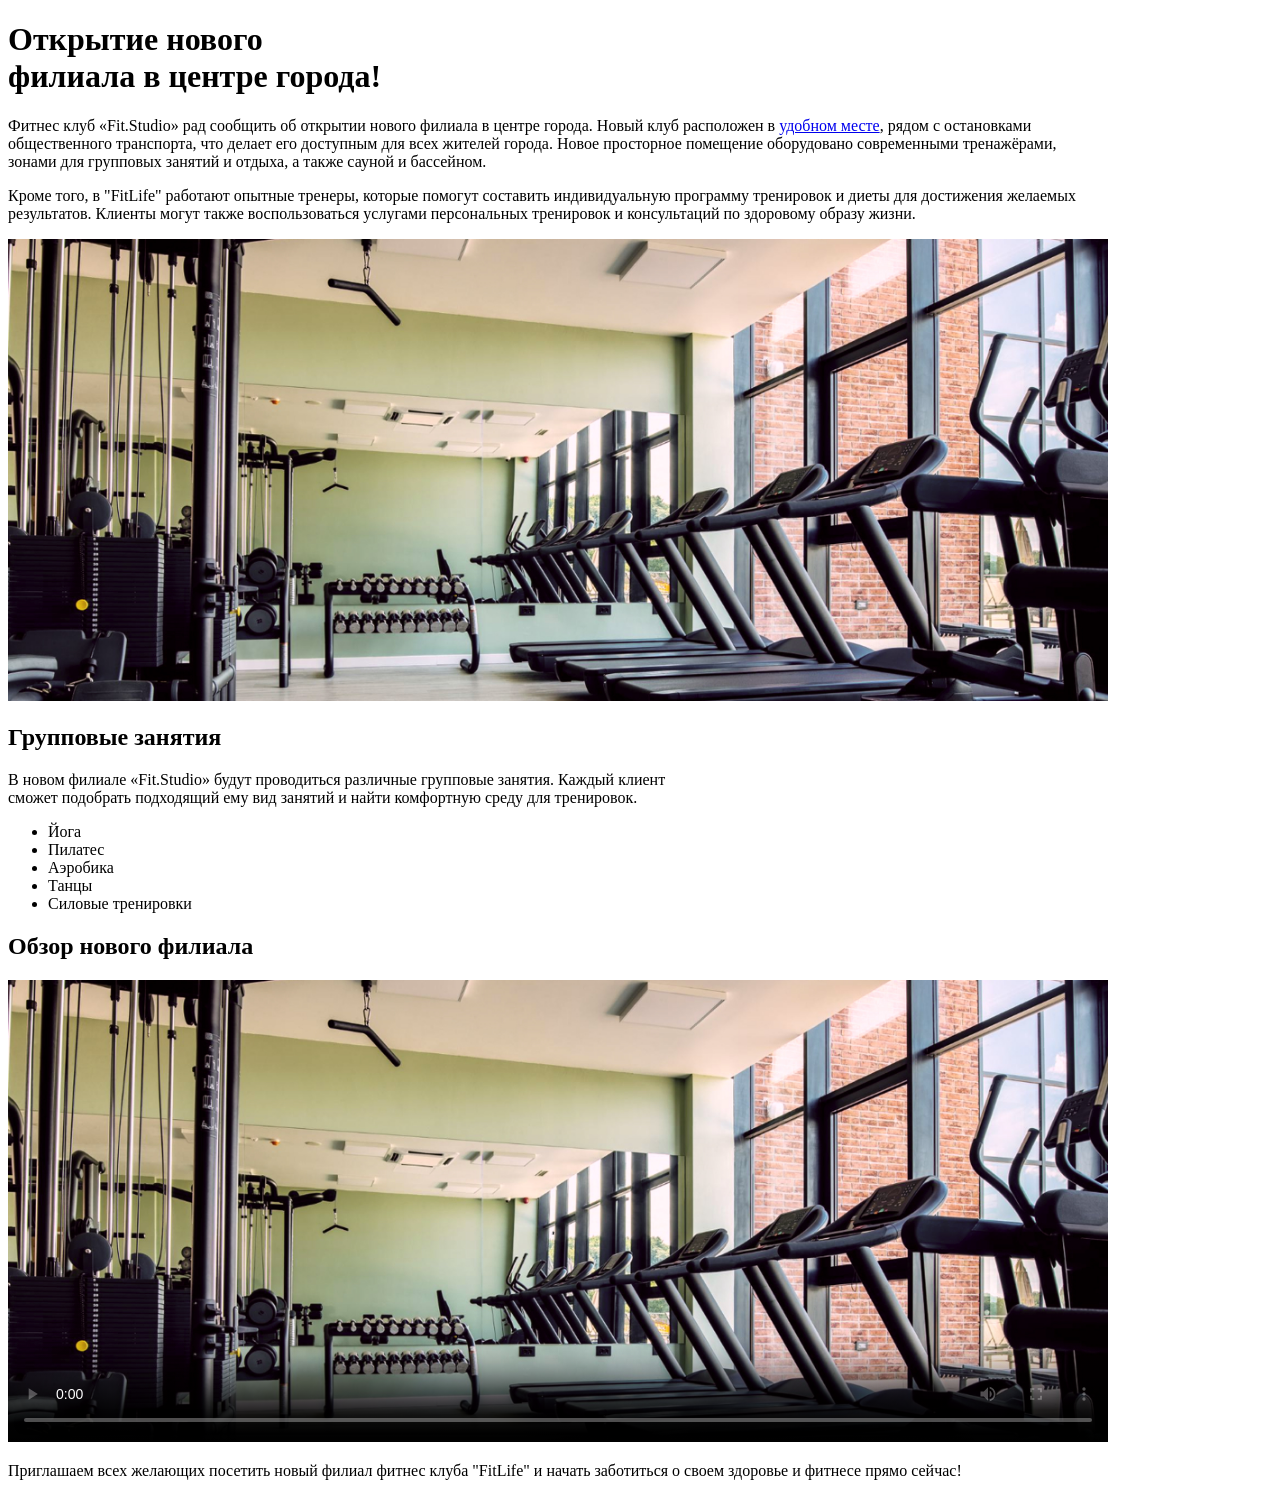
==== FIT-STUDIO/index.html @ 31426fcc "FIT-STUDIO 1work" ====
<!doctype html>
<html lang="ru">
	<head>
		<meta charset="UTF-8" />
		<meta name="viewport" content="width=device-width, initial-scale=1.0" />
		<title>Статья</title>
	</head>
	<body>
		<h1>
			Открытие нового <br />
			филиала в центре города!
		</h1>
		<p>
			Фитнес клуб «Fit.Studio» рад сообщить об открытии нового филиала в центре
			города. Новый клуб расположен в <a href="#">удобном месте</a>, рядом с
			остановками <br />
			общественного транспорта, что делает его доступным для всех жителей
			города. Новое просторное помещение оборудовано современными тренажёрами,
			<br />
			зонами для групповых занятий и отдыха, а также сауной и бассейном.
		</p>
		<p>
			Кроме того, в "FitLife" работают опытные тренеры, которые помогут
			составить индивидуальную программу тренировок и диеты для достижения
			желаемых <br />
			результатов. Клиенты могут также воспользоваться услугами персональных
			тренировок и консультаций по здоровому образу жизни.
		</p>
		<img src="./images/gym-image.jpg" alt="" width="1100" />
		<h2>Групповые занятия</h2>
		<p>
			В новом филиале «Fit.Studio» будут проводиться различные групповые
			занятия. Каждый клиент <br />
			сможет подобрать подходящий ему вид занятий и найти комфортную среду для
			тренировок.
		</p>
		<ul>
			<li>Йога</li>
			<li>Пилатес</li>
			<li>Аэробика</li>
			<li>Танцы</li>
			<li>Силовые тренировки</li>
		</ul>
		<h2>Обзор нового филиала</h2>
		<video
			src="./videos/gym-video.mp4"
			width="1100"
			controls
			poster="./images/gym-image.jpg"
		></video>
		<p>
			Приглашаем всех желающих посетить новый филиал фитнес клуба "FitLife" и
			начать заботиться о своем здоровье и фитнесе прямо сейчас!
		</p>
	</body>
</html>
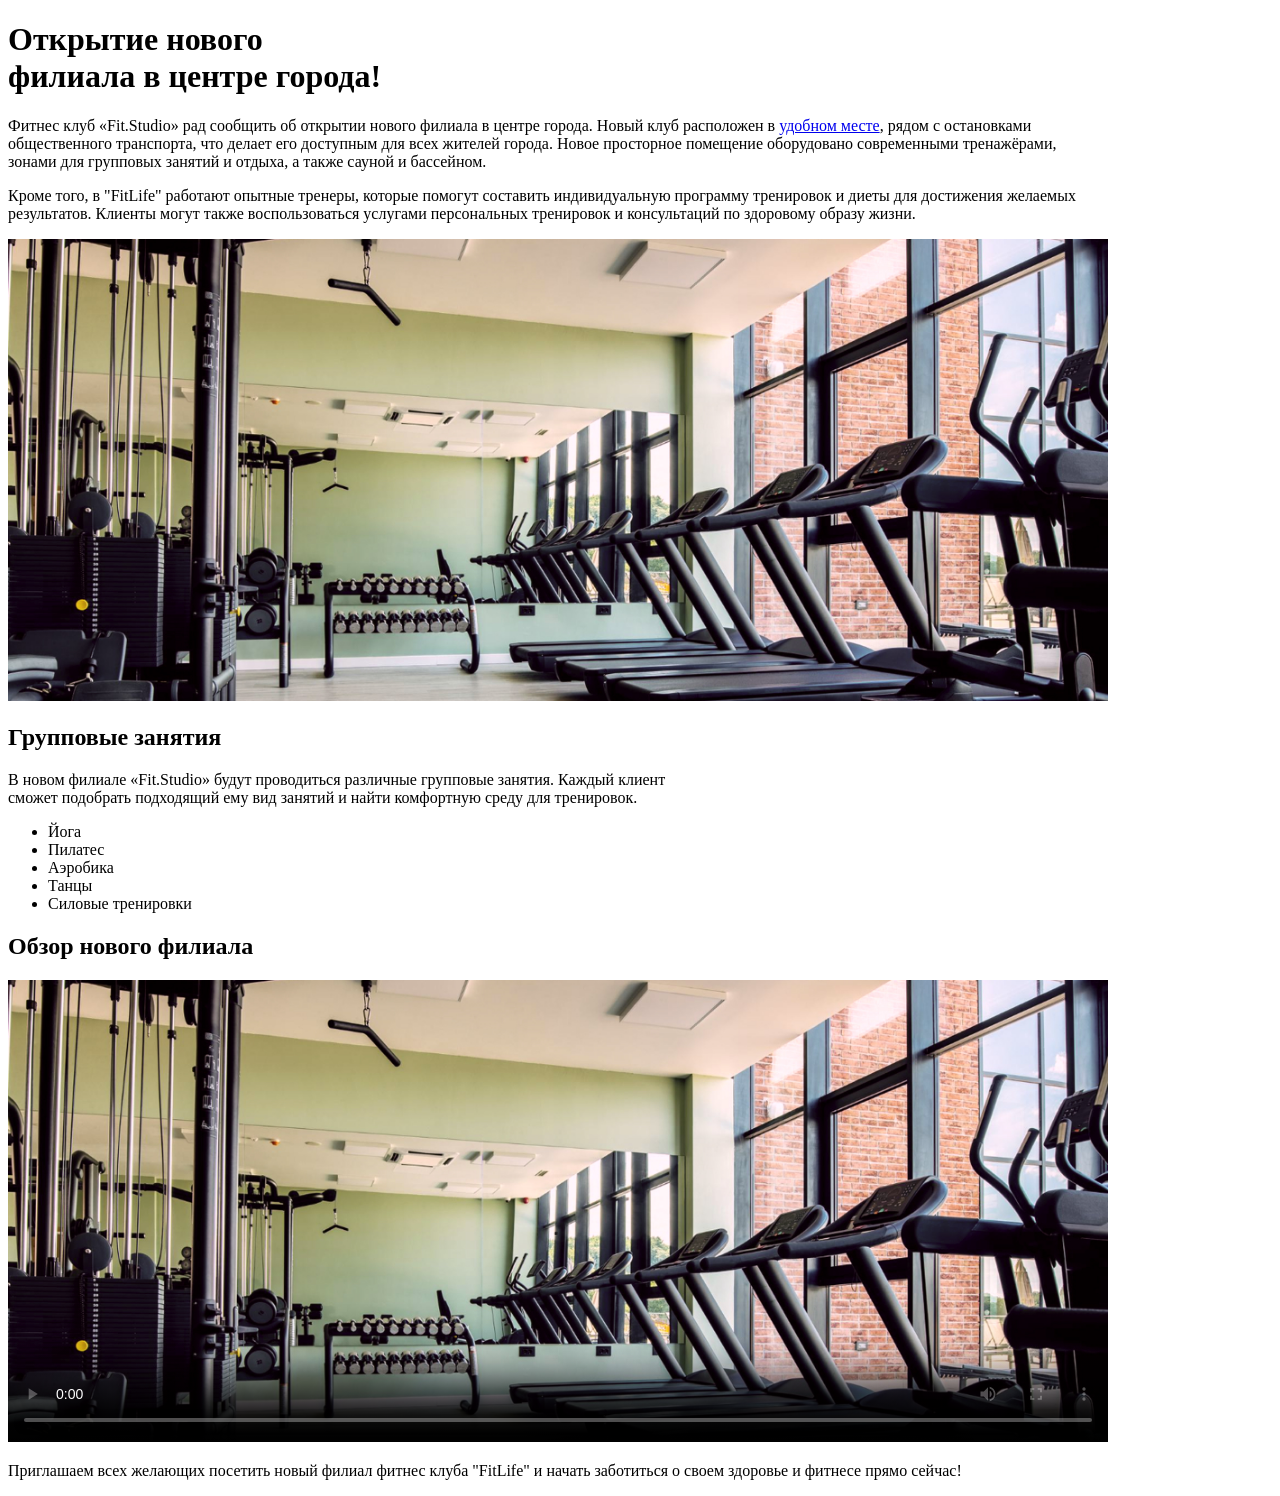
==== commit 3d282566: "Update index.html" ====
--- a/FIT-STUDIO/index.html
+++ b/FIT-STUDIO/index.html
@@ -26,7 +26,7 @@
 			результатов. Клиенты могут также воспользоваться услугами персональных
 			тренировок и консультаций по здоровому образу жизни.
 		</p>
-		<img src="./images/gym-image.jpg" alt="" width="1100" />
+		<img src="./images/gym-image.jpg" alt="Спортивный зал с тренажерами" width="1100" />
 		<h2>Групповые занятия</h2>
 		<p>
 			В новом филиале «Fit.Studio» будут проводиться различные групповые
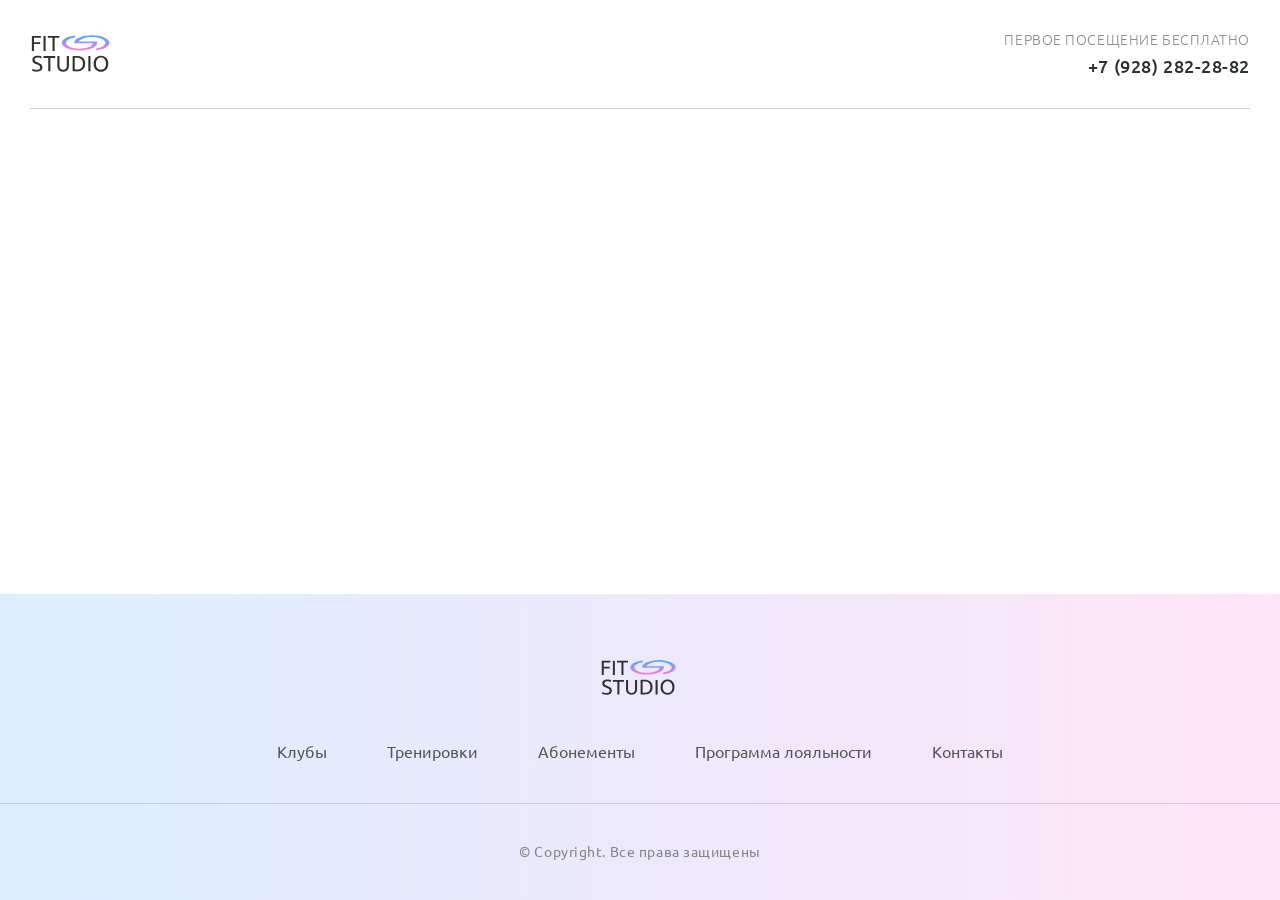
==== commit 172510dc: "Fit-Stuido" ====
--- a/FIT-STUDIO/index.html
+++ b/FIT-STUDIO/index.html
@@ -3,54 +3,59 @@
 	<head>
 		<meta charset="UTF-8" />
 		<meta name="viewport" content="width=device-width, initial-scale=1.0" />
-		<title>Статья</title>
+		<title>Fit Studio - Главная</title>
+		<link rel="stylesheet" href="./css/normalize.css" />
+		<link rel="stylesheet" href="./css/fonts.css" />
+		<link rel="stylesheet" href="./css/globals.css" />
+		<link rel="stylesheet" href="./css/header.css" />
+		<link rel="stylesheet" href="./css/index.css" />
+        <link rel="stylesheet" href="./css/footer.css">
+		<link
+			rel="icon"
+			sizes="128x128"
+			href="./images/favicon-icon.svg"
+			type="image/svg+xml"
+		/>
 	</head>
 	<body>
-		<h1>
-			Открытие нового <br />
-			филиала в центре города!
-		</h1>
-		<p>
-			Фитнес клуб «Fit.Studio» рад сообщить об открытии нового филиала в центре
-			города. Новый клуб расположен в <a href="#">удобном месте</a>, рядом с
-			остановками <br />
-			общественного транспорта, что делает его доступным для всех жителей
-			города. Новое просторное помещение оборудовано современными тренажёрами,
-			<br />
-			зонами для групповых занятий и отдыха, а также сауной и бассейном.
-		</p>
-		<p>
-			Кроме того, в "FitLife" работают опытные тренеры, которые помогут
-			составить индивидуальную программу тренировок и диеты для достижения
-			желаемых <br />
-			результатов. Клиенты могут также воспользоваться услугами персональных
-			тренировок и консультаций по здоровому образу жизни.
-		</p>
-		<img src="./images/gym-image.jpg" alt="Спортивный зал с тренажерами" width="1100" />
-		<h2>Групповые занятия</h2>
-		<p>
-			В новом филиале «Fit.Studio» будут проводиться различные групповые
-			занятия. Каждый клиент <br />
-			сможет подобрать подходящий ему вид занятий и найти комфортную среду для
-			тренировок.
-		</p>
-		<ul>
-			<li>Йога</li>
-			<li>Пилатес</li>
-			<li>Аэробика</li>
-			<li>Танцы</li>
-			<li>Силовые тренировки</li>
-		</ul>
-		<h2>Обзор нового филиала</h2>
-		<video
-			src="./videos/gym-video.mp4"
-			width="1100"
-			controls
-			poster="./images/gym-image.jpg"
-		></video>
-		<p>
-			Приглашаем всех желающих посетить новый филиал фитнес клуба "FitLife" и
-			начать заботиться о своем здоровье и фитнесе прямо сейчас!
-		</p>
+		<header class="header">
+			<div class="container">
+				<div class="header-inner">
+					<a href="/article.html">
+						<img src="./images/logo-icon.svg" alt="Логотип Fit Studio" />
+					</a>
+					<div class="phone">
+						<p>Первое посещение бесплатно</p>
+						<a href="tel:+79282822882">+7 (928) 282-28-82</a>
+					</div>
+				</div>
+			</div>
+		</header>
+		<footer class="footer">
+			<div class="footer-top">
+				<div class="container">
+					<a class="footer-logo" href="/article.html">
+						<img
+							src="./images/logo-icon.svg"
+							width="80"
+							height="45"
+							alt="Логотип Fit Studio"
+						/>
+					</a>
+					<nav class="menu">
+						<ul>
+							<li><a href="#">Клубы</a></li>
+							<li><a href="#">Тренировки</a></li>
+							<li><a href="#">Абонементы</a></li>
+							<li><a href="#">Программа лояльности</a></li>
+							<li><a href="#">Контакты</a></li>
+						</ul>
+					</nav>
+				</div>
+			</div>
+			<div class="container">
+				<p class="copyright">&copy; Copyright. Все права защищены</p>
+			</div>
+		</footer>
 	</body>
 </html>
--- a/FIT-STUDIO/css/fonts.css
+++ b/FIT-STUDIO/css/fonts.css
@@ -0,0 +1,39 @@
+@font-face {
+    font-family: "Ubuntu";
+    src: local ("Ubuntu"), url("../fonts/Ubuntu-Light.woff2") format(woff2);
+    font-weight: 300;
+    font-style: normal;
+    font-display: swap;
+}
+
+@font-face {
+    font-family: "Ubuntu";
+    src: local ("Ubuntu"), url("../fonts/Ubuntu-Regular.woff2") format(woff2);
+    font-weight: 400;
+    font-style: normal;
+    font-display: swap;
+}
+
+@font-face {
+    font-family: "Ubuntu";
+    src: local ("Ubuntu"), url("../fonts/Ubuntu-Medium.woff2") format(woff2);
+    font-weight: 500;
+    font-style: normal;
+    font-display: swap;
+}
+
+@font-face {
+    font-family: "Oswald";
+    src: local ("Oswald"), url("../fonts/Oswald-Medium.woff2") format(woff2);
+    font-weight: 500;
+    font-style: normal;
+    font-display: swap;
+}
+
+@font-face {
+    font-family: "Oswald";
+    src: local ("Oswald"), url("../fonts/Oswald-SemiBold.woff2") format(woff2);
+    font-weight: 600;
+    font-style: normal;
+    font-display: swap;
+}
--- a/FIT-STUDIO/css/globals.css
+++ b/FIT-STUDIO/css/globals.css
@@ -0,0 +1,30 @@
+html {
+    font-family: Ubuntu, sans-serif;
+    font-weight: 400;
+}
+
+*,
+*::before,
+*::after {
+    box-sizing: border-box;
+}
+
+body {
+    display: flex;
+    flex-direction: column;
+    min-height: 100vh;
+}
+
+h1, h2, h3, h4, h5, h6, p {
+    margin: 0;
+}
+
+a {
+    text-decoration: none;
+}
+
+.container {
+    max-width: 1250px;
+    margin: 0 auto;
+    padding: 0 15px;
+}
--- a/FIT-STUDIO/css/header.css
+++ b/FIT-STUDIO/css/header.css
@@ -0,0 +1,33 @@
+.header-inner {
+    display: flex;
+    justify-content: space-between;
+    align-items: center;
+    gap: 10px;
+    padding-top: 30px;
+    padding-bottom: 30px;
+    border-bottom: 1px solid #d3cbd9;
+}
+
+.phone {
+    font-weight: 300;
+    font-size: 14px;
+    letter-spacing: 0.04em;
+    text-transform: uppercase;
+    text-align: right;
+    color: #858e8a;
+}
+
+.phone p {
+    margin-bottom: 8px;
+}
+
+.phone a {
+    font-weight: 500;
+    font-size: 18px;
+    color: #2c332f;
+    transition: color 0.2s;
+}
+
+.phone a:hover {
+    color: #3596ed;
+}
--- a/FIT-STUDIO/css/footer.css
+++ b/FIT-STUDIO/css/footer.css
@@ -0,0 +1,46 @@
+.footer {
+    padding: 60px 0 40px;
+    margin-top: auto;
+    background: linear-gradient(90deg, rgba(73, 169, 255, 0.2) 0%, rgba(252, 124, 217, 0.2) 100%);
+    text-align: center;
+}
+
+.footer-top {
+    padding-bottom: 40px;
+    margin-bottom: 40px;
+    border-bottom: 1px solid #d3cbd9;
+}
+
+.footer-logo {
+    display: inline-block;
+    margin-bottom: 40px;
+}
+
+.menu ul {
+    display: flex;
+    justify-content: center;
+    align-items: center;
+    gap: 60px;
+    list-style: none;
+    margin: 0;
+    padding: 0;
+}
+
+.menu a {
+    font-weight: 400;
+    font-size: 16px;
+    line-height: 130%;
+    color: #535755;
+    transition: color 0.2s;
+}
+
+.menu a:hover {
+    color: #3596ed;;
+}
+
+.copyright {
+    font-weight: 400;
+    font-size: 14px;
+    letter-spacing: 0.04em;
+    color: #858585;
+}
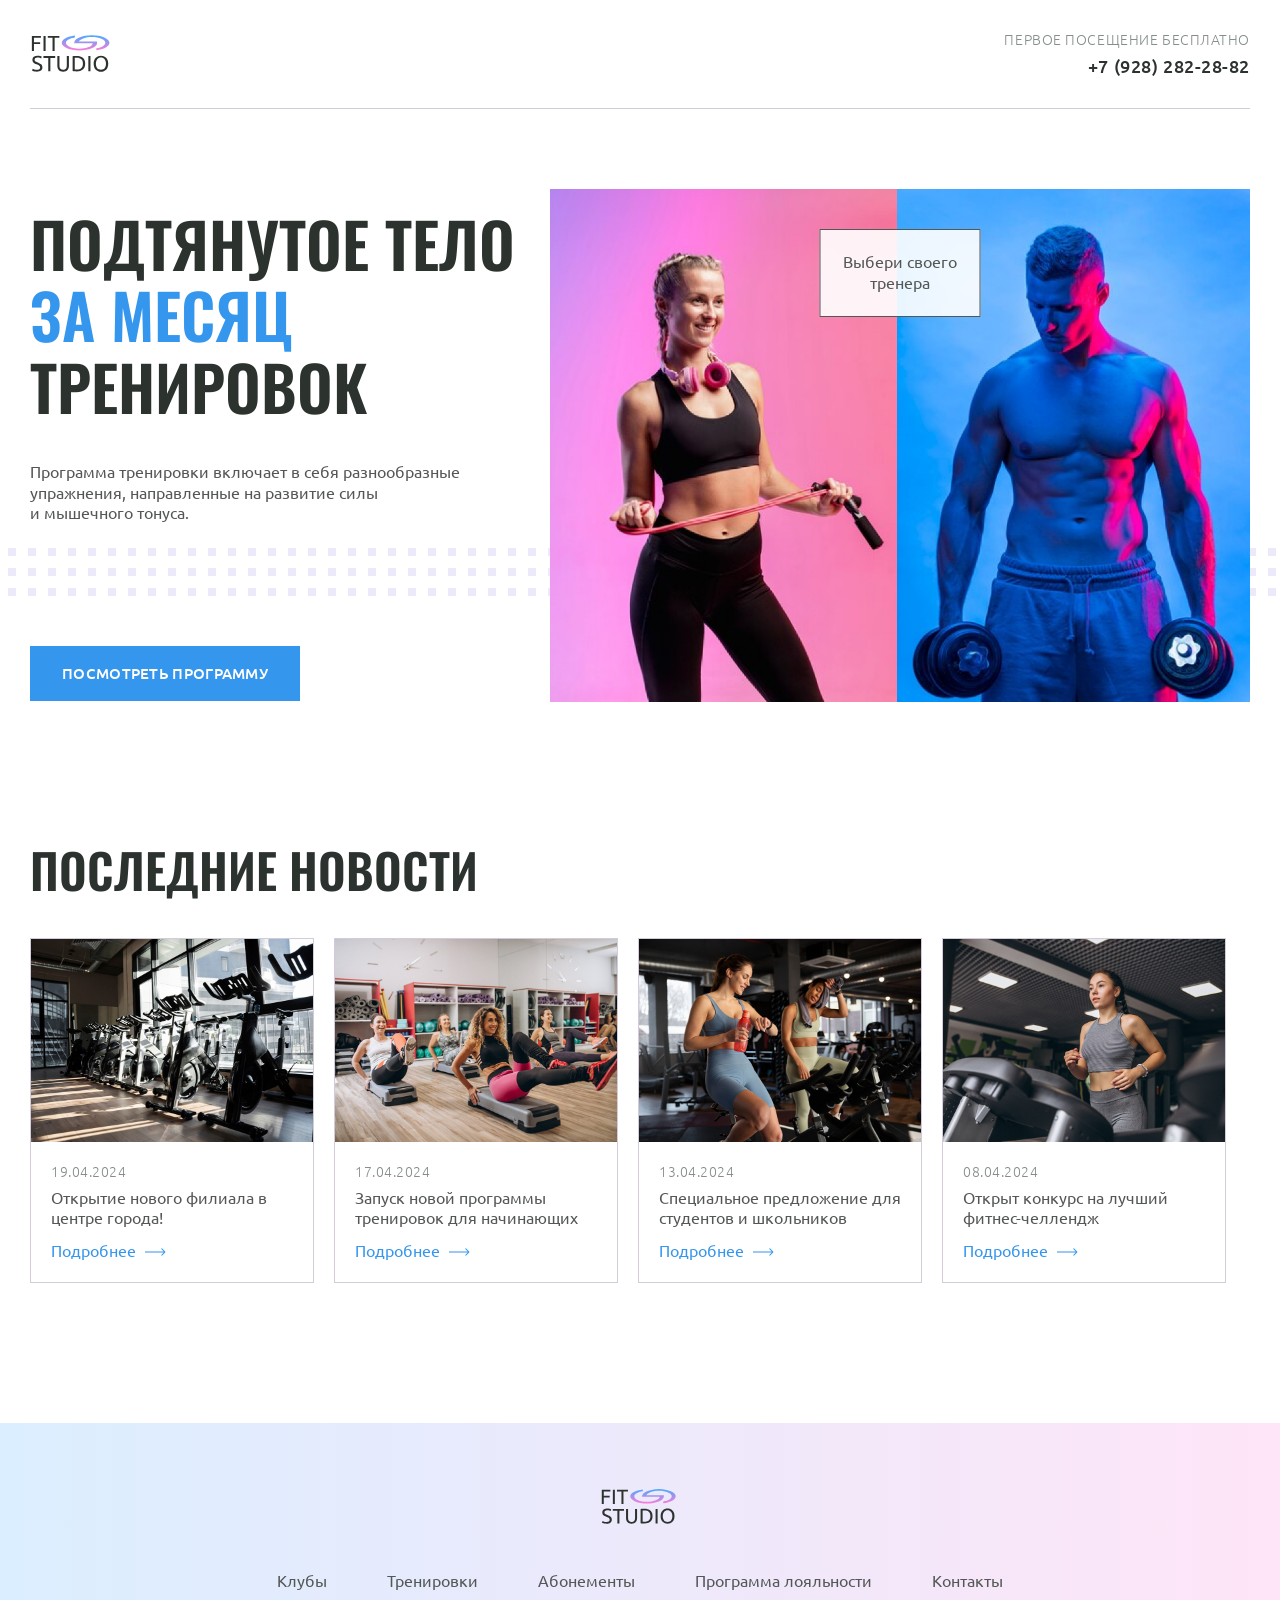
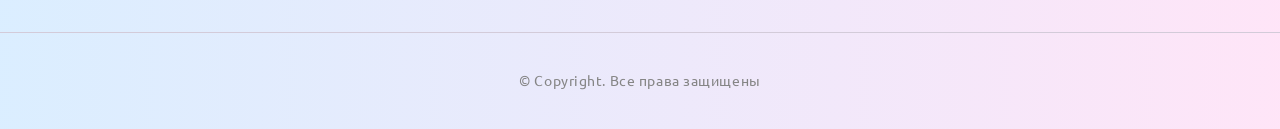
==== commit 4ee4ad09: "Fit-Studio" ====
--- a/FIT-STUDIO/index.html
+++ b/FIT-STUDIO/index.html
@@ -9,7 +9,7 @@
 		<link rel="stylesheet" href="./css/globals.css" />
 		<link rel="stylesheet" href="./css/header.css" />
 		<link rel="stylesheet" href="./css/index.css" />
-        <link rel="stylesheet" href="./css/footer.css">
+		<link rel="stylesheet" href="./css/footer.css" />
 		<link
 			rel="icon"
 			sizes="128x128"
@@ -21,20 +21,134 @@
 		<header class="header">
 			<div class="container">
 				<div class="header-inner">
-					<a href="/article.html">
+					<a href="article.html">
 						<img src="./images/logo-icon.svg" alt="Логотип Fit Studio" />
 					</a>
-					<div class="phone">
+					<div class="phone text-sub">
 						<p>Первое посещение бесплатно</p>
 						<a href="tel:+79282822882">+7 (928) 282-28-82</a>
 					</div>
 				</div>
 			</div>
 		</header>
+		<section class="hero section">
+			<div class="container hero-container">
+				<div class="hero-info">
+					<h1>Подтянутое тело <strong>за месяц</strong> тренировок</h1>
+					<p class="text">
+						Программа тренировки включает в себя разнообразные упражнения,
+						направленные на развитие силы и мышечного тонуса.
+					</p>
+					<a href="#" class="button">Посмотреть программу</a>
+				</div>
+				<div class="hero-images">
+					<p class="hero-choose text">Выбери своего тренера</p>
+					<img
+						src="./images/sporty-woman-img.jpg"
+						width="347"
+						height="513"
+						alt="Спортивная девушка держит в руках скакалку"
+					/>
+					<img
+						src="./images/sporty-man-img.jpg"
+						width="353"
+						height="513"
+						alt="Спортивный мужчина держит в руках гантели"
+					/>
+				</div>
+			</div>
+		</section>
+		<section class="news section">
+			<div class="container">
+				<h2 class="title-large">последние новости</h2>
+				<div class="news-container">
+					<article class="news-article">
+						<header>
+							<img
+								src="./images/news-1-img.jpg"
+								alt="Велотренажеры"
+								width="284"
+								height="203"
+							/>
+							<div class="news-info">
+								<time class="news-date text-sub" datetime="2024-04-19"
+									>19.04.2024</time
+								>
+								<h3 class="text">Открытие нового филиала в центре города!</h3>
+							</div>
+						</header>
+						<footer>
+							<a class="news-link" href="article.html">Подробнее</a>
+						</footer>
+					</article>
+					<article class="news-article">
+						<header>
+							<img
+								src="./images/news-2-img.jpg"
+								alt="Группа женщин занимается"
+								width="284"
+								height="203"
+							/>
+							<div class="news-info">
+								<time class="news-date text-sub" datetime="2024-04-17"
+									>17.04.2024</time
+								>
+								<h3 class="text">
+									Запуск новой программы тренировок для начинающих
+								</h3>
+							</div>
+						</header>
+						<footer>
+							<a class="news-link" href="article.html">Подробнее</a>
+						</footer>
+					</article>
+					<article class="news-article">
+						<header>
+							<img
+								src="./images/news-3-img.jpg"
+								alt="Две девушки занимаются на велотренажерах "
+								width="284"
+								height="203"
+							/>
+							<div class="news-info">
+								<time class="news-date text-sub" datetime="2024-04-13"
+									>13.04.2024</time
+								>
+								<h3 class="text">
+									Специальное предложение для студентов и школьников
+								</h3>
+							</div>
+						</header>
+						<footer>
+							<a class="news-link" href="article.html">Подробнее</a>
+						</footer>
+					</article>
+					<article class="news-article">
+						<header>
+							<img
+								src="./images/news-4-img.jpg"
+								alt="Девушка на беговой дорожке"
+								width="284"
+								height="203"
+							/>
+							<div class="news-info">
+								<time class="news-date text-sub" datetime="2024-04-08"
+									>08.04.2024</time
+								>
+								<h3 class="text">Открыт конкурс на лучший фитнес-челлендж</h3>
+							</div>
+						</header>
+						<footer>
+							<a class="news-link" href="article.html">Подробнее</a>
+						</footer>
+					</article>
+				</div>
+			</div>
+		</section>
 		<footer class="footer">
 			<div class="footer-top">
 				<div class="container">
-					<a class="footer-logo" href="/article.html">
+					<a class="footer-logo" href="article.html">
 						<img
 							src="./images/logo-icon.svg"
 							width="80"
--- a/FIT-STUDIO/css/globals.css
+++ b/FIT-STUDIO/css/globals.css
@@ -27,4 +27,56 @@
     max-width: 1250px;
     margin: 0 auto;
     padding: 0 15px;
+}
+
+.text {
+    font-weight: 400;
+    font-size: 16px;
+    line-height: 130%;
+    color: #535755;
+}
+
+.button {
+    padding: 19px 32px;
+    font-weight: 500;
+    font-size: 15px;
+    line-height: 130%;
+    letter-spacing: 0.02em;
+    text-transform: uppercase;
+    text-align: center;
+    color: #fff;
+    background-color: #3596ed;
+    transition: opacity 0.2s;
+}
+
+.button:hover {
+    opacity: 0.8;
+}
+
+.section {
+    margin-bottom: 140px;
+}
+
+.title-large {
+    font-family: "Oswald", sans-serif;
+    max-width: 596px;
+    font-weight: 600;
+    line-height: 115%;
+    font-size: 48px;
+    text-transform: uppercase;
+    color: #2c332f;
+    margin-bottom: 40px;
+}
+
+.title-medium {
+    font-size: 36px;
+}
+
+.text-sub {
+    font-family: "Ubuntu", sans-serif;
+    font-weight: 300;
+    font-size: 14px;
+    letter-spacing: 0.04em;
+    text-transform: uppercase;
+    color: #858e8a;
 }
--- a/FIT-STUDIO/css/header.css
+++ b/FIT-STUDIO/css/header.css
@@ -9,12 +9,7 @@
 }
 
 .phone {
-    font-weight: 300;
-    font-size: 14px;
-    letter-spacing: 0.04em;
-    text-transform: uppercase;
     text-align: right;
-    color: #858e8a;
 }
 
 .phone p {
--- a/FIT-STUDIO/css/index.css
+++ b/FIT-STUDIO/css/index.css
@@ -0,0 +1,115 @@
+.hero {
+    position: relative;
+    padding-top: 80px;
+    
+}
+
+.hero::after {
+    content: "";
+    position: absolute;
+    bottom: 106px;
+    z-index: -1;
+    width: 100%;
+    height: 48px;
+    background: url("../images/decor-large-icon.svg") repeat-x;
+}
+
+.hero-container {
+    display: flex;
+    align-items: center;
+    gap: 28px;
+}
+
+.hero h1 {
+    margin-bottom: 40px;
+    font-family: Oswald, sans-serif;
+    font-weight: 600;
+    font-size: 62px;
+    line-height: 115%;
+    text-transform: uppercase;
+    color: #2c332f;
+}
+
+.hero h1 strong {
+    font-weight: 600;
+    color: #3596ed;
+}
+
+.hero-info .text {
+    max-width: 440px;
+    margin-bottom: 140px;
+}
+
+.hero-images {
+    position: relative;
+    display: flex;
+}
+
+.hero-choose {
+    position: absolute;
+    top: 40px;
+    left: 50%;
+    transform: translate(-50%);
+    border: 1px solid #535755;
+    max-width: 161px;
+    padding: 22px;
+    background: rgba(255, 255, 255, 0.9);
+    text-align: center;
+}
+
+.news-container {
+    display: flex;
+    gap: 20px;
+}
+
+.news-article {
+    display: flex;
+    flex-direction: column;
+    border: 1px solid #d3cbd9;
+    max-width: 284px;
+    background: #fff;
+    overflow: hidden;
+}
+
+.news-article img {
+    display: block;
+}
+
+.news-info {
+    padding: 20px 20px 0;
+    margin-bottom: 12px;
+}
+
+
+.news-date {
+    display: inline-block;
+    margin-bottom: 8px;
+}
+
+.news-article footer {
+    padding: 0 20px 20px;
+    margin-top: auto;
+}
+
+.news-link {
+    display: inline-flex;
+    align-items: center;
+    gap: 8px;
+    font-weight: 400;
+    font-size: 16px;
+    line-height: 130%;
+    color: #3596ed;
+}
+
+.news-link::after {
+    content: "";
+    display: inline-block;
+    width: 22px;
+    height: 9px;
+    background: url("../images/arrow-right-icon.svg");
+    transition: transform 0.2s;
+}
+
+.news-link:hover::after {
+    transform: translateX(4px);
+}
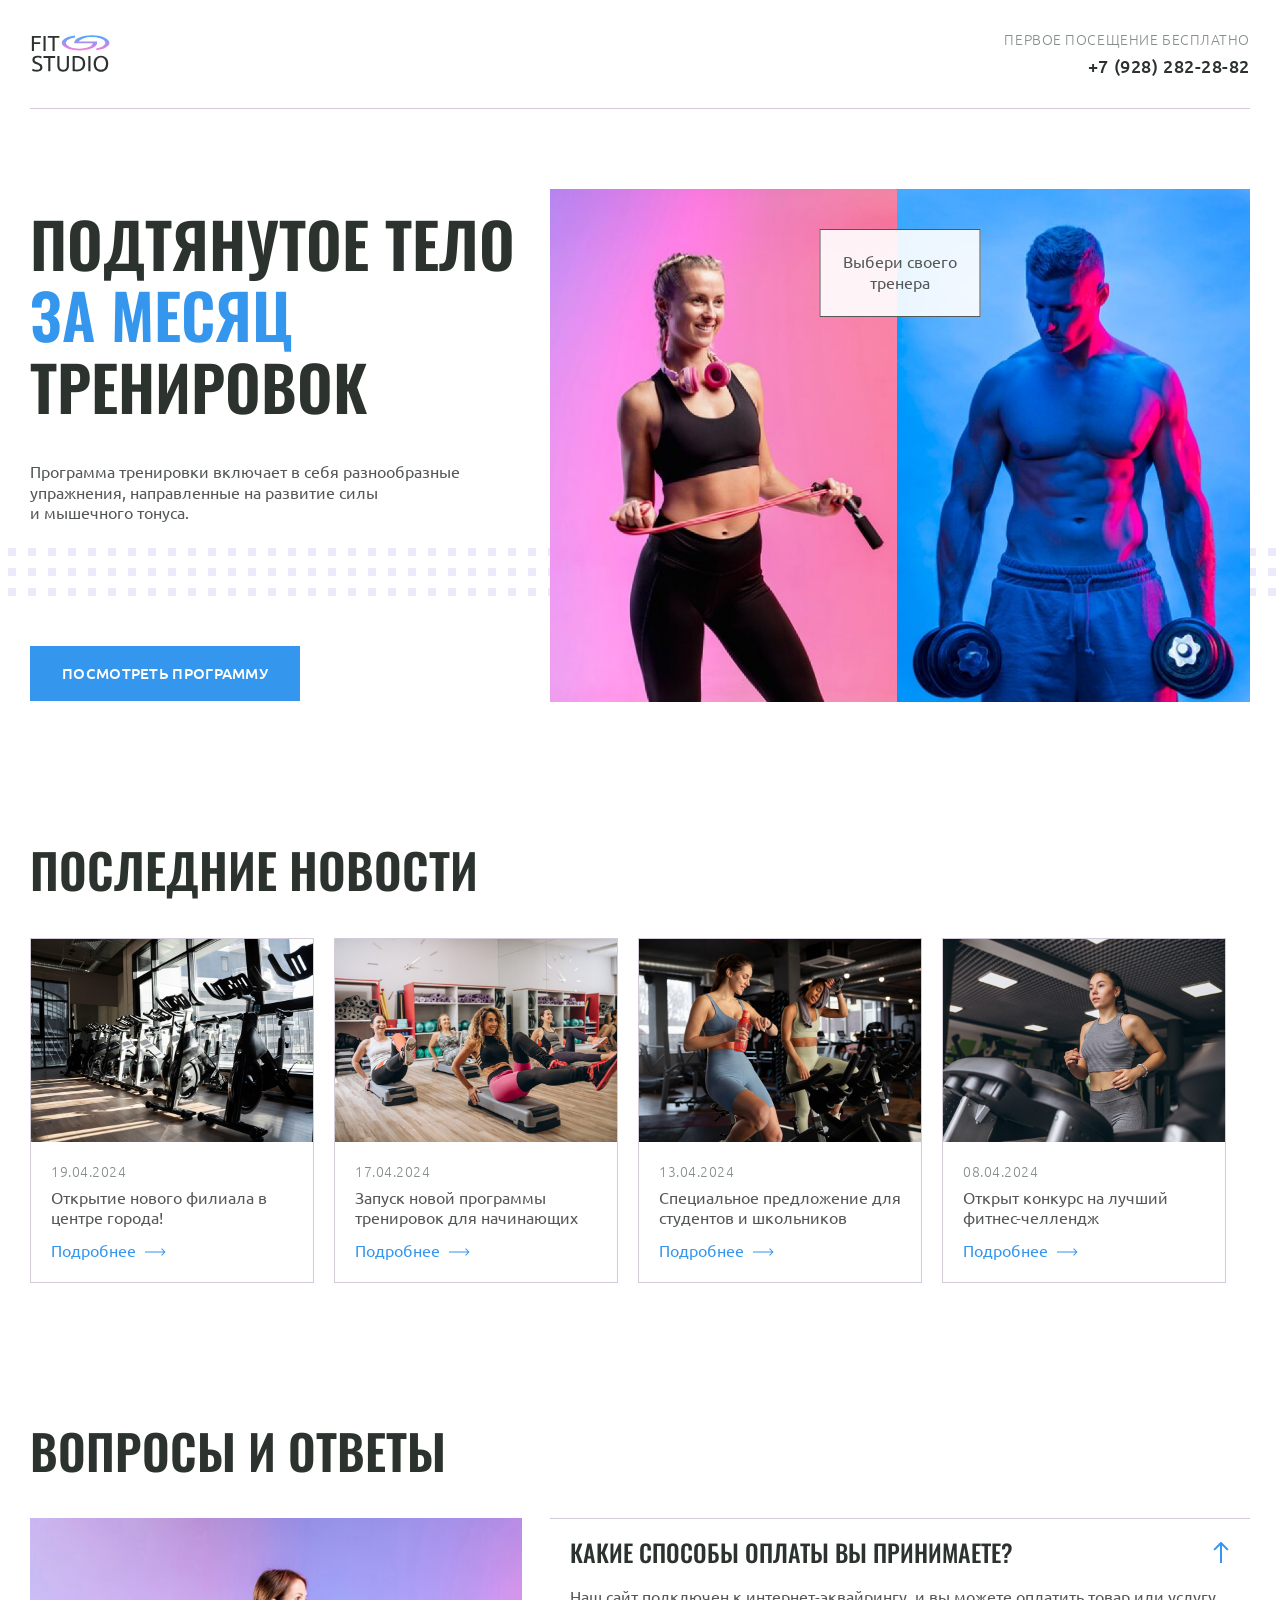
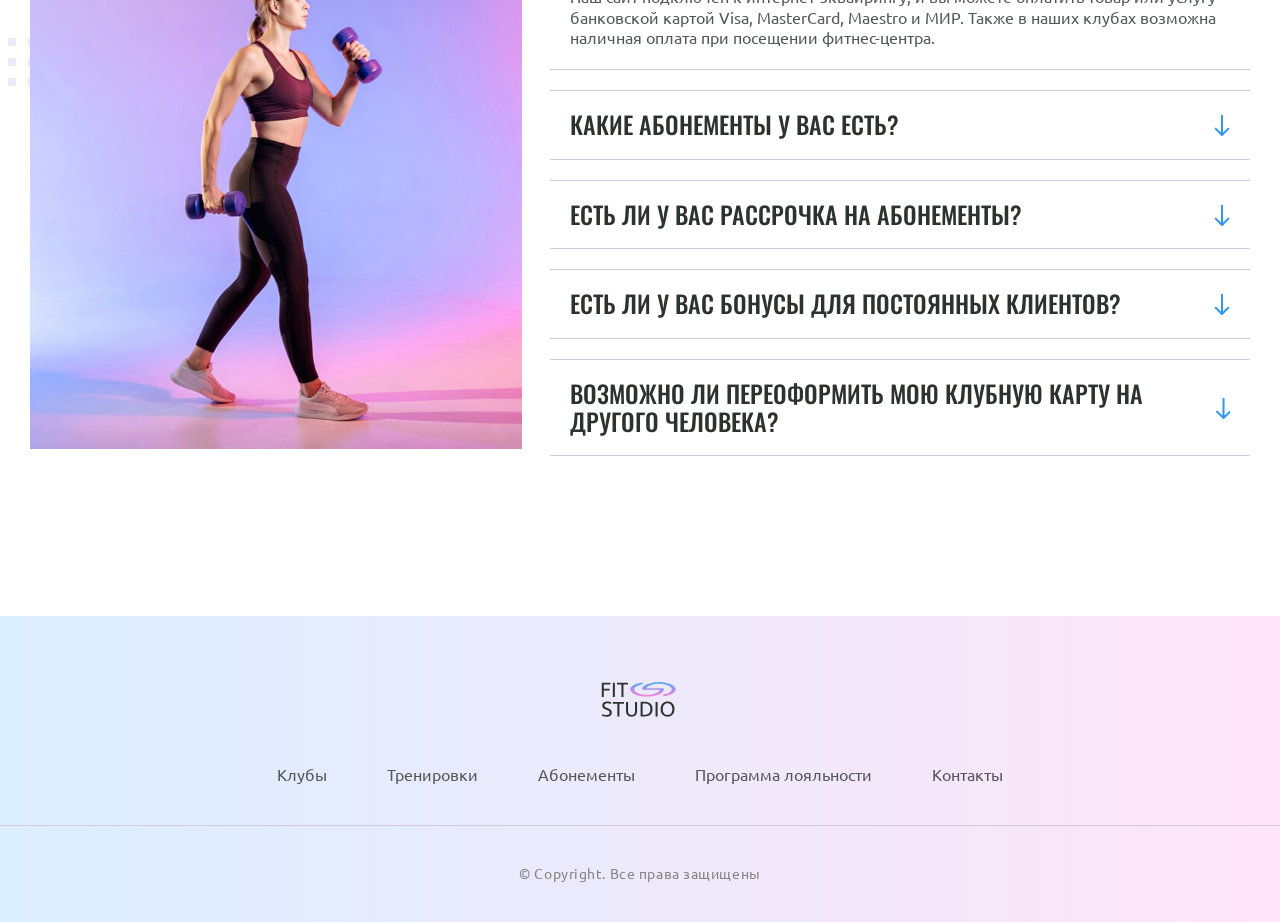
==== commit 39555e23: "Fit-Studio" ====
--- a/FIT-STUDIO/index.html
+++ b/FIT-STUDIO/index.html
@@ -145,6 +145,76 @@
 				</div>
 			</div>
 		</section>
+		<section class="faq section">
+			<div class="container">
+				<h2 class="title-large">Вопросы и ответы</h2>
+				<div class="faq-container">
+					<img
+						src="./images/sporty-woman-2-img.jpg"
+						alt="Спортивная девушка с гантелями"
+						width="492"
+						height="531"
+					/>
+					<div>
+						<details name="faq" open>
+							<summary class="title-medium">
+								Какие способы оплаты вы принимаете?
+							</summary>
+							<p class="text">
+								Наш сайт подключен к интернет-эквайрингу, и вы можете оплатить
+								товар или услугу банковской картой Visa, MasterCard, Maestro и
+								МИР. Также в наших клубах возможна наличная оплата при посещении
+								фитнес-центра.
+							</p>
+						</details>
+						<details name="faq">
+							<summary class="title-medium">
+								Какие абонементы у вас есть?
+							</summary>
+							<p class="text">
+								Наш сайт подключен к интернет-эквайрингу, и вы можете оплатить
+								товар или услугу банковской картой Visa, MasterCard, Maestro и
+								МИР. Также в наших клубах возможна наличная оплата при посещении
+								фитнес-центра.
+							</p>
+						</details>
+						<details name="faq">
+							<summary class="title-medium">
+								Есть ли у вас рассрочка на абонементы?
+							</summary>
+							<p class="text">
+								Наш сайт подключен к интернет-эквайрингу, и вы можете оплатить
+								товар или услугу банковской картой Visa, MasterCard, Maestro и
+								МИР. Также в наших клубах возможна наличная оплата при посещении
+								фитнес-центра.
+							</p>
+						</details>
+						<details name="faq">
+							<summary class="title-medium">
+								Есть ли у вас бонусы для постоянных клиентов?
+							</summary>
+							<p class="text">
+								Наш сайт подключен к интернет-эквайрингу, и вы можете оплатить
+								товар или услугу банковской картой Visa, MasterCard, Maestro и
+								МИР. Также в наших клубах возможна наличная оплата при посещении
+								фитнес-центра.
+							</p>
+						</details>
+						<details name="faq">
+							<summary class="title-medium">
+								Возможно ли переоформить мою клубную карту на другого человека?
+							</summary>
+							<p class="text">
+								Наш сайт подключен к интернет-эквайрингу, и вы можете оплатить
+								товар или услугу банковской картой Visa, MasterCard, Maestro и
+								МИР. Также в наших клубах возможна наличная оплата при посещении
+								фитнес-центра.
+							</p>
+						</details>
+					</div>
+				</div>
+			</div>
+		</section>
 		<footer class="footer">
 			<div class="footer-top">
 				<div class="container">
--- a/FIT-STUDIO/css/globals.css
+++ b/FIT-STUDIO/css/globals.css
@@ -23,6 +23,10 @@
     text-decoration: none;
 }
 
+a, button {
+    outline: none;
+}
+
 .container {
     max-width: 1250px;
     margin: 0 auto;
@@ -46,11 +50,20 @@
     text-align: center;
     color: #fff;
     background-color: #3596ed;
-    transition: opacity 0.2s;
+    transition: opacity 0.2s, background-color 0.2s;
 }
 
 .button:hover {
     opacity: 0.8;
+}
+
+.button:not(:disabled):active {
+    background-color: #185a94;
+}
+
+button.button:disabled {
+    opacity: 0.65;
+    cursor: default;
 }
 
 .section {
@@ -69,7 +82,12 @@
 }
 
 .title-medium {
-    font-size: 36px;
+    font-family: "Oswald", sans-serif;
+    font-weight: 500;
+    font-size: 24px;
+    line-height: 115%;
+    text-transform: uppercase;
+    color: #2c332f;
 }
 
 .text-sub {
@@ -79,4 +97,11 @@
     letter-spacing: 0.04em;
     text-transform: uppercase;
     color: #858e8a;
+}
+
+a:focus-visible, 
+button:focus-visible,
+summary:focus-visible {
+    outline: 2px solid #3596ed;
+    outline-offset: 1px;
 }
--- a/FIT-STUDIO/css/index.css
+++ b/FIT-STUDIO/css/index.css
@@ -112,4 +112,58 @@
 
 .news-link:hover::after {
     transform: translateX(4px);
+}
+
+.faq {
+    position: relative;
+}
+
+.faq::before {
+    content: "";
+    position: absolute;
+    top: 215px;
+    z-index: -1;
+    width: calc(50% - 120px);
+    height: 48px;
+    background: url("../images/decor-large-icon.svg") repeat-x;
+}
+
+.faq-container {
+    display: flex;
+    gap: 28px;
+}
+
+details[open] summary::after {
+    transform: rotate(180deg);
+}
+
+details {
+    margin-bottom: 20px;
+    border-block: 1px solid #d3cbd9;
+}
+
+summary {
+    display: flex;
+    align-items: center;
+    justify-content: space-between;
+    gap: 10px;
+    list-style: none;
+    padding: 20px;
+    cursor: pointer;
+}
+
+summary::after {
+    content: "";
+    display: inline-block;
+    width: 17px;
+    height: 22px;
+    background: url(../images/arrow-down-icon.svg) no-repeat center / cover;
+}
+
+summary::-webkit-details-marker {
+    display: none;
+}
+
+details > p {
+    padding: 0 20px 20px;
 }
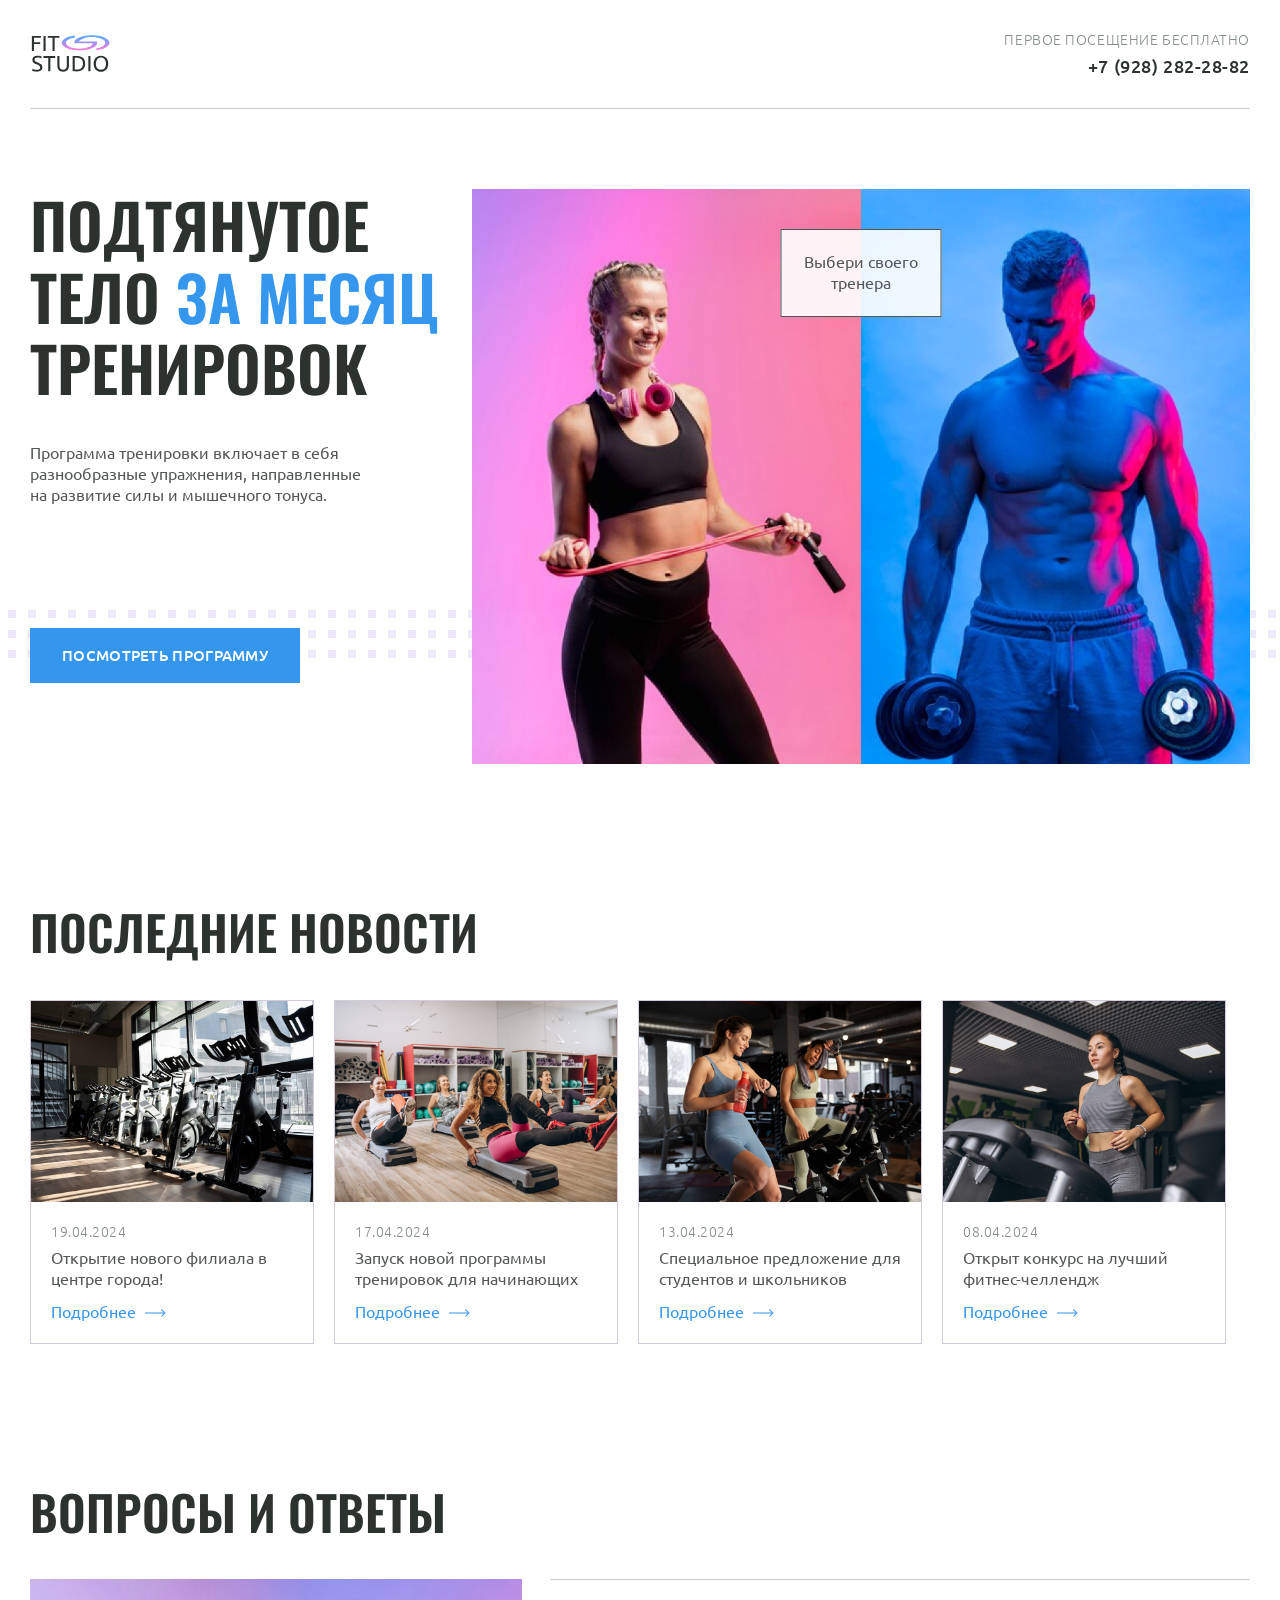
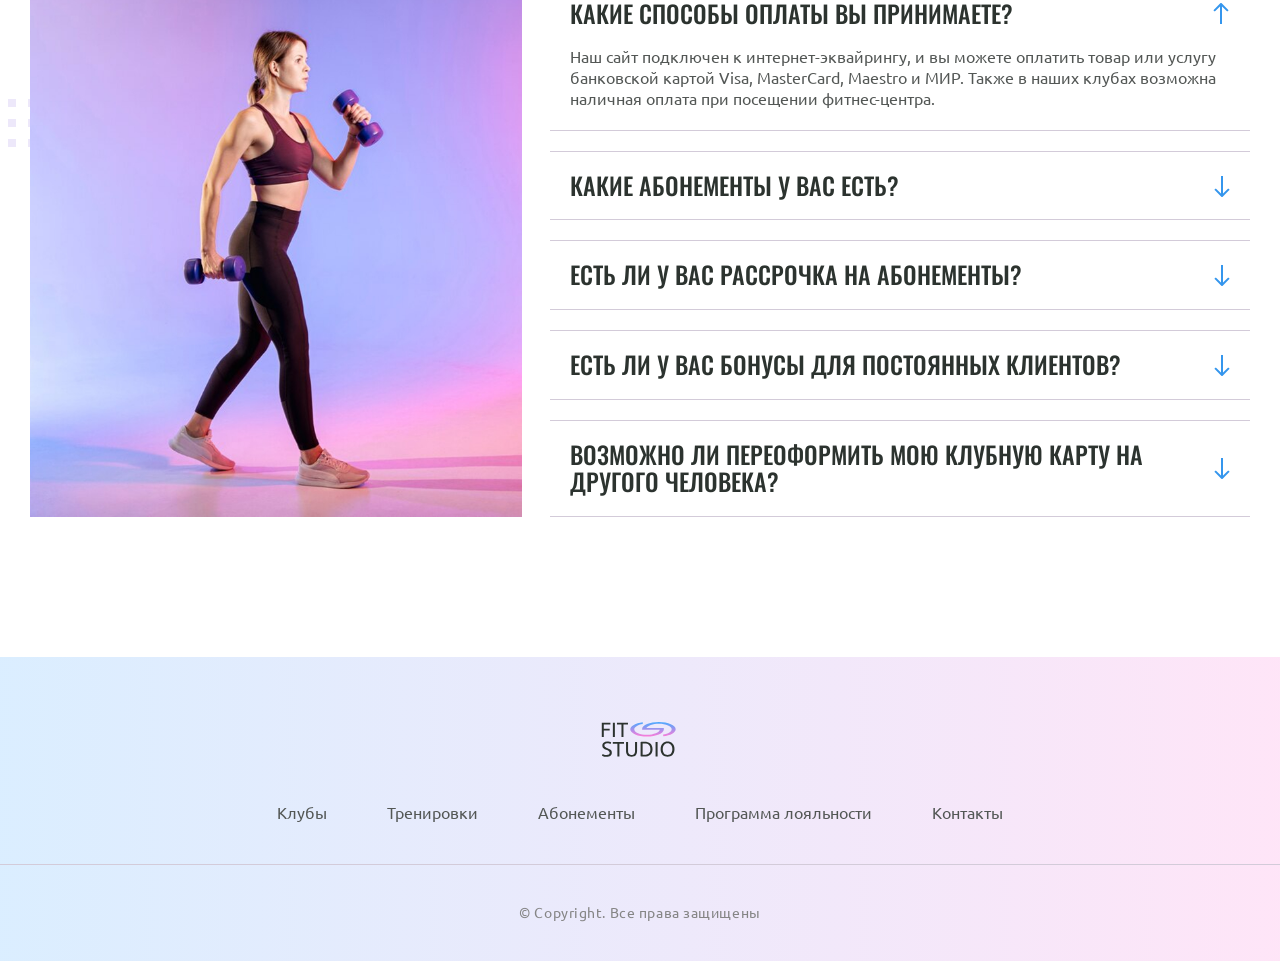
==== commit 375cccef: "Fit-Studio" ====
--- a/FIT-STUDIO/index.html
+++ b/FIT-STUDIO/index.html
@@ -1,5 +1,5 @@
 <!doctype html>
-<html lang="ru">
+<html lang="ru" class="home-page">
 	<head>
 		<meta charset="UTF-8" />
 		<meta name="viewport" content="width=device-width, initial-scale=1.0" />
@@ -31,7 +31,7 @@
 				</div>
 			</div>
 		</header>
-		<section class="hero section">
+		<section class="hero section decor">
 			<div class="container hero-container">
 				<div class="hero-info">
 					<h1>Подтянутое тело <strong>за месяц</strong> тренировок</h1>
@@ -145,7 +145,7 @@
 				</div>
 			</div>
 		</section>
-		<section class="faq section">
+		<section class="faq section decor">
 			<div class="container">
 				<h2 class="title-large">Вопросы и ответы</h2>
 				<div class="faq-container">
--- a/FIT-STUDIO/css/globals.css
+++ b/FIT-STUDIO/css/globals.css
@@ -6,12 +6,19 @@
 *,
 *::before,
 *::after {
-    box-sizing: border-box;
+    -webkit-box-sizing: border-box;
+            box-sizing: border-box;
 }
 
 body {
+    display: -webkit-box;
+    display: -ms-flexbox;
     display: flex;
-    flex-direction: column;
+    -webkit-box-orient: vertical;
+    -webkit-box-direction: normal;
+        -ms-flex-direction: column;
+            flex-direction: column;
+    min-width: 375px;
     min-height: 100vh;
 }
 
@@ -21,6 +28,13 @@
 
 a {
     text-decoration: none;
+}
+
+img {
+    max-width: 100%;
+    height: auto;
+    -o-object-fit: cover;
+       object-fit: cover;
 }
 
 a, button {
@@ -50,6 +64,7 @@
     text-align: center;
     color: #fff;
     background-color: #3596ed;
+    -webkit-transition: opacity 0.2s, background-color 0.2s;
     transition: opacity 0.2s, background-color 0.2s;
 }
 
@@ -99,9 +114,58 @@
     color: #858e8a;
 }
 
+.decor::before {
+    content: "";
+    position: absolute;
+    z-index: -1;
+    width: calc(50% - 250px);
+    height: 48px;
+    background: url("../images/decor-icon.svg") repeat-x;
+}
+
 a:focus-visible, 
 button:focus-visible,
 summary:focus-visible {
     outline: 2px solid #3596ed;
     outline-offset: 1px;
+}
+
+@media (width <= 992px) {
+    .container {
+        max-width: 768px;
+    }
+}
+
+@media (width <= 768px) {
+    .container {
+        max-width: 576px;
+    }
+
+    .title-large {
+        font-size: 40px;
+        margin-bottom: 30px;
+    }
+
+    .home-page .title-large {
+        max-width: inherit;
+        text-align: center;
+    }
+
+    .title-medium {
+        font-size: 22px;
+    }
+}
+
+@media (width <= 576px) {
+    .section {
+        margin-bottom: 80px;
+    }
+
+    .title-large {
+        font-size: 34px;
+    }
+
+    .title-medium {
+        font-size: 18px;
+    }
 }
--- a/FIT-STUDIO/css/header.css
+++ b/FIT-STUDIO/css/header.css
@@ -1,7 +1,13 @@
 .header-inner {
+    display: -webkit-box;
+    display: -ms-flexbox;
     display: flex;
-    justify-content: space-between;
-    align-items: center;
+    -webkit-box-pack: justify;
+        -ms-flex-pack: justify;
+            justify-content: space-between;
+    -webkit-box-align: center;
+        -ms-flex-align: center;
+            align-items: center;
     gap: 10px;
     padding-top: 30px;
     padding-bottom: 30px;
@@ -20,6 +26,7 @@
     font-weight: 500;
     font-size: 18px;
     color: #2c332f;
+    -webkit-transition: color 0.2s;
     transition: color 0.2s;
 }
 
--- a/FIT-STUDIO/css/index.css
+++ b/FIT-STUDIO/css/index.css
@@ -4,19 +4,15 @@
     
 }
 
-.hero::after {
-    content: "";
-    position: absolute;
+.hero::before {
     bottom: 106px;
-    z-index: -1;
     width: 100%;
-    height: 48px;
-    background: url("../images/decor-large-icon.svg") repeat-x;
 }
 
 .hero-container {
-    display: flex;
-    align-items: center;
+    display: -webkit-box;
+    display: -ms-flexbox;
+    display: flex;
     gap: 28px;
 }
 
@@ -35,6 +31,10 @@
     color: #3596ed;
 }
 
+.hero-info {
+    max-width: 492px;
+}
+
 .hero-info .text {
     max-width: 440px;
     margin-bottom: 140px;
@@ -42,6 +42,8 @@
 
 .hero-images {
     position: relative;
+    display: -webkit-box;
+    display: -ms-flexbox;
     display: flex;
 }
 
@@ -49,7 +51,9 @@
     position: absolute;
     top: 40px;
     left: 50%;
-    transform: translate(-50%);
+    -webkit-transform: translate(-50%);
+        -ms-transform: translate(-50%);
+            transform: translate(-50%);
     border: 1px solid #535755;
     max-width: 161px;
     padding: 22px;
@@ -57,16 +61,27 @@
     text-align: center;
 }
 
+
 .news-container {
+    display: -webkit-box;
+    display: -ms-flexbox;
     display: flex;
     gap: 20px;
 }
 
 .news-article {
-    display: flex;
-    flex-direction: column;
+    display: -webkit-box;
+    display: -ms-flexbox;
+    display: flex;
+    -webkit-box-orient: vertical;
+    -webkit-box-direction: normal;
+        -ms-flex-direction: column;
+            flex-direction: column;
     border: 1px solid #d3cbd9;
     max-width: 284px;
+    -webkit-box-flex: 1;
+        -ms-flex: 1 1 25%;
+            flex: 1 1 25%;
     background: #fff;
     overflow: hidden;
 }
@@ -92,8 +107,12 @@
 }
 
 .news-link {
+    display: -webkit-inline-box;
+    display: -ms-inline-flexbox;
     display: inline-flex;
-    align-items: center;
+    -webkit-box-align: center;
+        -ms-flex-align: center;
+            align-items: center;
     gap: 8px;
     font-weight: 400;
     font-size: 16px;
@@ -107,11 +126,16 @@
     width: 22px;
     height: 9px;
     background: url("../images/arrow-right-icon.svg");
+    -webkit-transition: -webkit-transform 0.2s;
+    transition: -webkit-transform 0.2s;
     transition: transform 0.2s;
+    transition: transform 0.2s, -webkit-transform 0.2s;
 }
 
 .news-link:hover::after {
-    transform: translateX(4px);
+    -webkit-transform: translateX(4px);
+        -ms-transform: translateX(4px);
+            transform: translateX(4px);
 }
 
 .faq {
@@ -119,22 +143,20 @@
 }
 
 .faq::before {
-    content: "";
-    position: absolute;
     top: 215px;
-    z-index: -1;
-    width: calc(50% - 120px);
-    height: 48px;
-    background: url("../images/decor-large-icon.svg") repeat-x;
 }
 
 .faq-container {
+    display: -webkit-box;
+    display: -ms-flexbox;
     display: flex;
     gap: 28px;
 }
 
 details[open] summary::after {
-    transform: rotate(180deg);
+    -webkit-transform: rotate(180deg);
+        -ms-transform: rotate(180deg);
+            transform: rotate(180deg);
 }
 
 details {
@@ -142,10 +164,20 @@
     border-block: 1px solid #d3cbd9;
 }
 
+details:last-child {
+    margin-bottom: 0;
+}
+
 summary {
-    display: flex;
-    align-items: center;
-    justify-content: space-between;
+    display: -webkit-box;
+    display: -ms-flexbox;
+    display: flex;
+    -webkit-box-align: center;
+        -ms-flex-align: center;
+            align-items: center;
+    -webkit-box-pack: justify;
+        -ms-flex-pack: justify;
+            justify-content: space-between;
     gap: 10px;
     list-style: none;
     padding: 20px;
@@ -155,6 +187,8 @@
 summary::after {
     content: "";
     display: inline-block;
+    -ms-flex-negative: 0;
+        flex-shrink: 0;
     width: 17px;
     height: 22px;
     background: url(../images/arrow-down-icon.svg) no-repeat center / cover;
@@ -166,4 +200,105 @@
 
 details > p {
     padding: 0 20px 20px;
+}
+
+@media (width <= 1440px) {
+    .hero-images img {
+        width: 50%;
+    }
+}
+
+@media (width <= 992px) {
+     .hero::after {
+        display: none;
+    }
+
+    .hero-container {
+        -webkit-box-orient: vertical;
+        -webkit-box-direction: normal;
+            -ms-flex-direction: column;
+                flex-direction: column;
+        -webkit-box-align: center;
+            -ms-flex-align: center;
+                align-items: center;
+    }
+
+    .hero-info {
+        text-align: center;
+    }
+
+    .hero h1 {
+        margin-bottom: 30px;
+        font-size: 52px;
+    }
+
+    .hero-info .text {
+        max-width: inherit;
+        margin-bottom: 30px;
+    }
+
+    .news-container {
+        -ms-flex-wrap: wrap;
+            flex-wrap: wrap;
+        -webkit-box-pack: center;
+            -ms-flex-pack: center;
+                justify-content: center;
+        gap: 20px;
+    }
+
+    .news-article {
+        -ms-flex-preferred-size: 50%;
+            flex-basis: 50%;
+        max-width: 350px;
+    }
+
+    .news-article img {
+        width: 100%;
+    }
+
+    .faq::before {
+        display: none;
+    }
+
+    .faq-container {
+        -webkit-box-orient: vertical;
+        -webkit-box-direction: reverse;
+            -ms-flex-direction: column-reverse;
+                flex-direction: column-reverse;
+        -webkit-box-align: center;
+            -ms-flex-align: center;
+                align-items: flex-start;
+}
+}
+
+@media (width <= 768px) {
+    .hero h1 {
+        font-size: 50px;
+    }
+
+    .news-article {
+        -ms-flex-preferred-size: 50%;
+            flex-basis: 50%;
+        max-width: 400px;
+    }
+}
+
+@media (width <= 576px) {
+    .hero {
+        padding-top: 60px;
+    }
+
+    .hero-info {
+        max-width: 410px;
+    }
+
+    .hero h1 {
+        font-size: 42px;
+    }
+
+    .hero-choose {
+        max-width: 125px;
+        padding: 10px;
+        font-size: 14px;
+    }
 }
--- a/FIT-STUDIO/css/footer.css
+++ b/FIT-STUDIO/css/footer.css
@@ -1,6 +1,7 @@
 .footer {
     padding: 60px 0 40px;
     margin-top: auto;
+    background: -webkit-gradient(linear, left top, right top, from(rgba(73, 169, 255, 0.2)), to(rgba(252, 124, 217, 0.2)));
     background: linear-gradient(90deg, rgba(73, 169, 255, 0.2) 0%, rgba(252, 124, 217, 0.2) 100%);
     text-align: center;
 }
@@ -17,9 +18,15 @@
 }
 
 .menu ul {
+    display: -webkit-box;
+    display: -ms-flexbox;
     display: flex;
-    justify-content: center;
-    align-items: center;
+    -webkit-box-pack: center;
+        -ms-flex-pack: center;
+            justify-content: center;
+    -webkit-box-align: center;
+        -ms-flex-align: center;
+            align-items: center;
     gap: 60px;
     list-style: none;
     margin: 0;
@@ -31,6 +38,7 @@
     font-size: 16px;
     line-height: 130%;
     color: #535755;
+    -webkit-transition: color 0.2s;
     transition: color 0.2s;
 }
 
@@ -43,4 +51,28 @@
     font-size: 14px;
     letter-spacing: 0.04em;
     color: #858585;
+}
+
+/*  
+    1200px
+    992px
+    768px
+    576px
+    375px
+ */
+
+@media (width <= 768px ) {
+    .menu ul {
+        -webkit-box-orient: vertical;
+        -webkit-box-direction: normal;
+            -ms-flex-direction: column;
+                flex-direction: column;
+        gap: 25px;
+    }
+}
+
+@media (width <= 576px) {
+    .footer {
+        padding-top: 40px;
+    }
 }
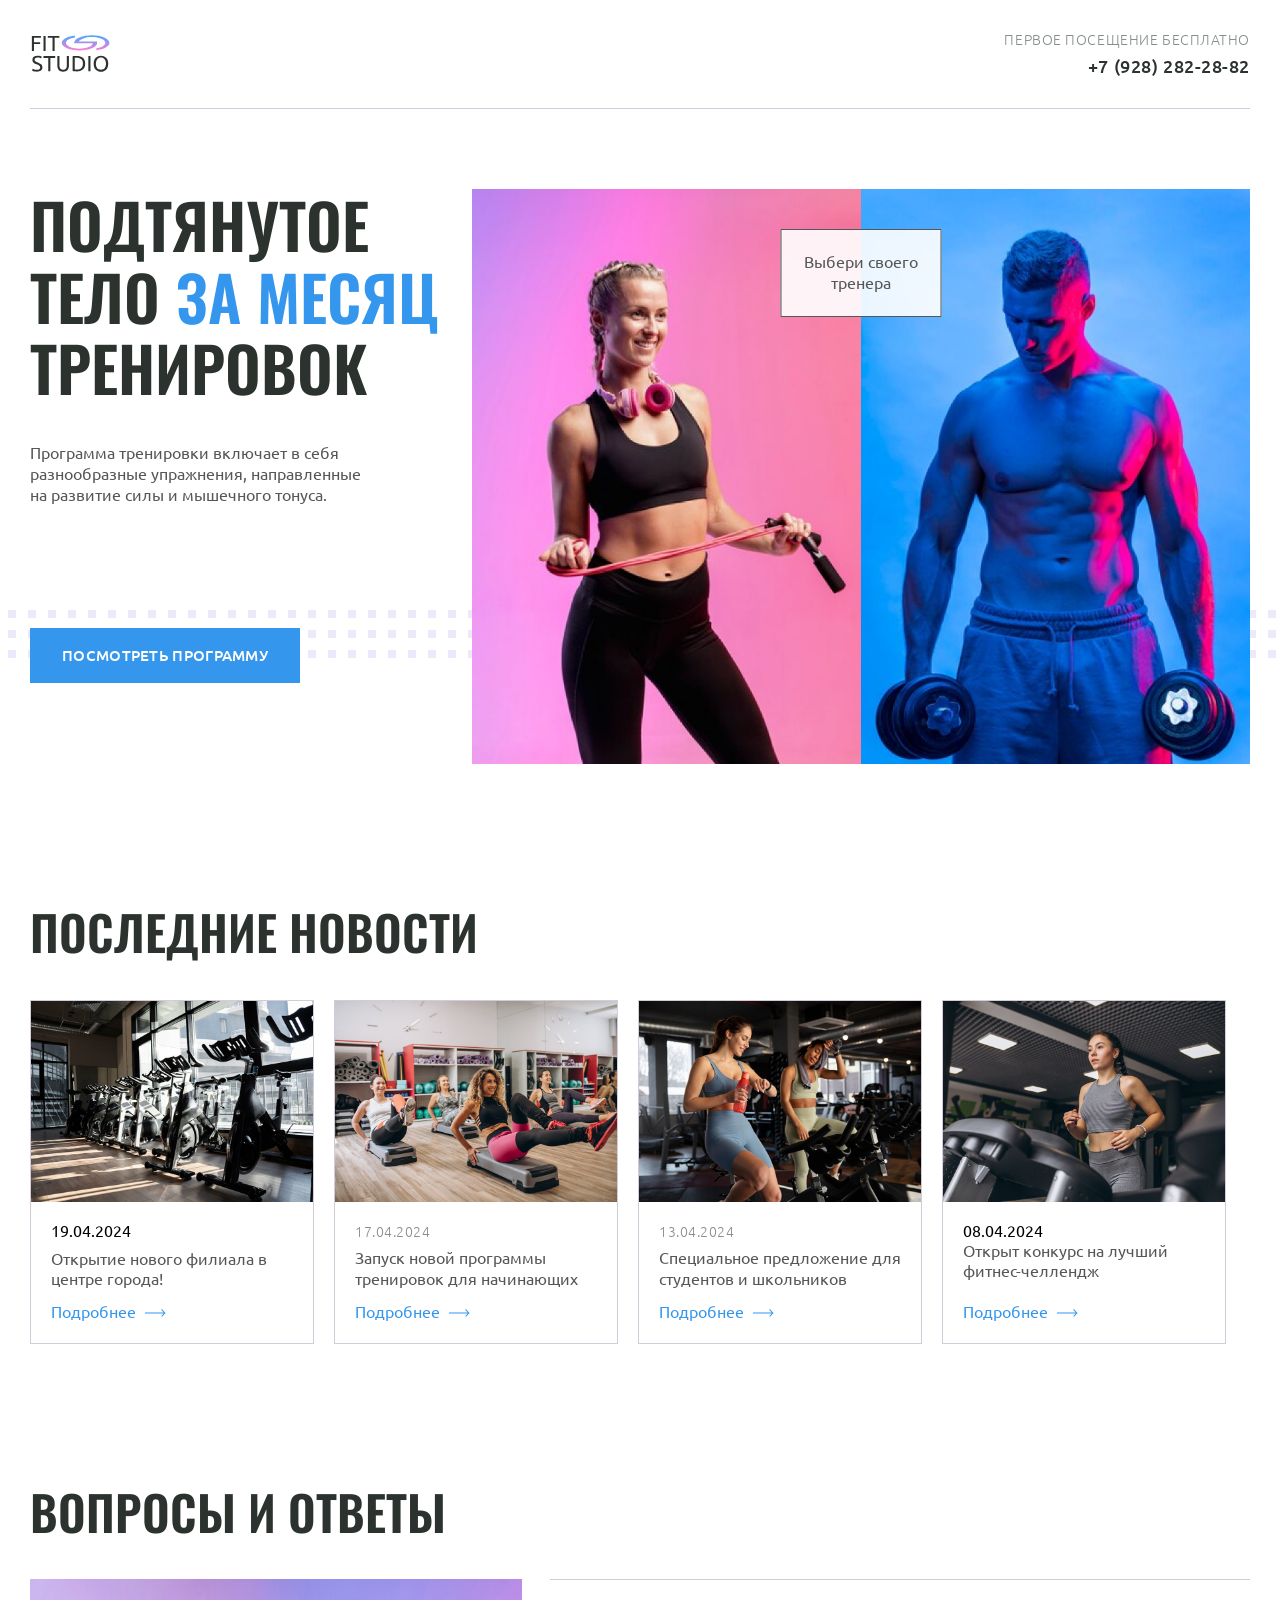
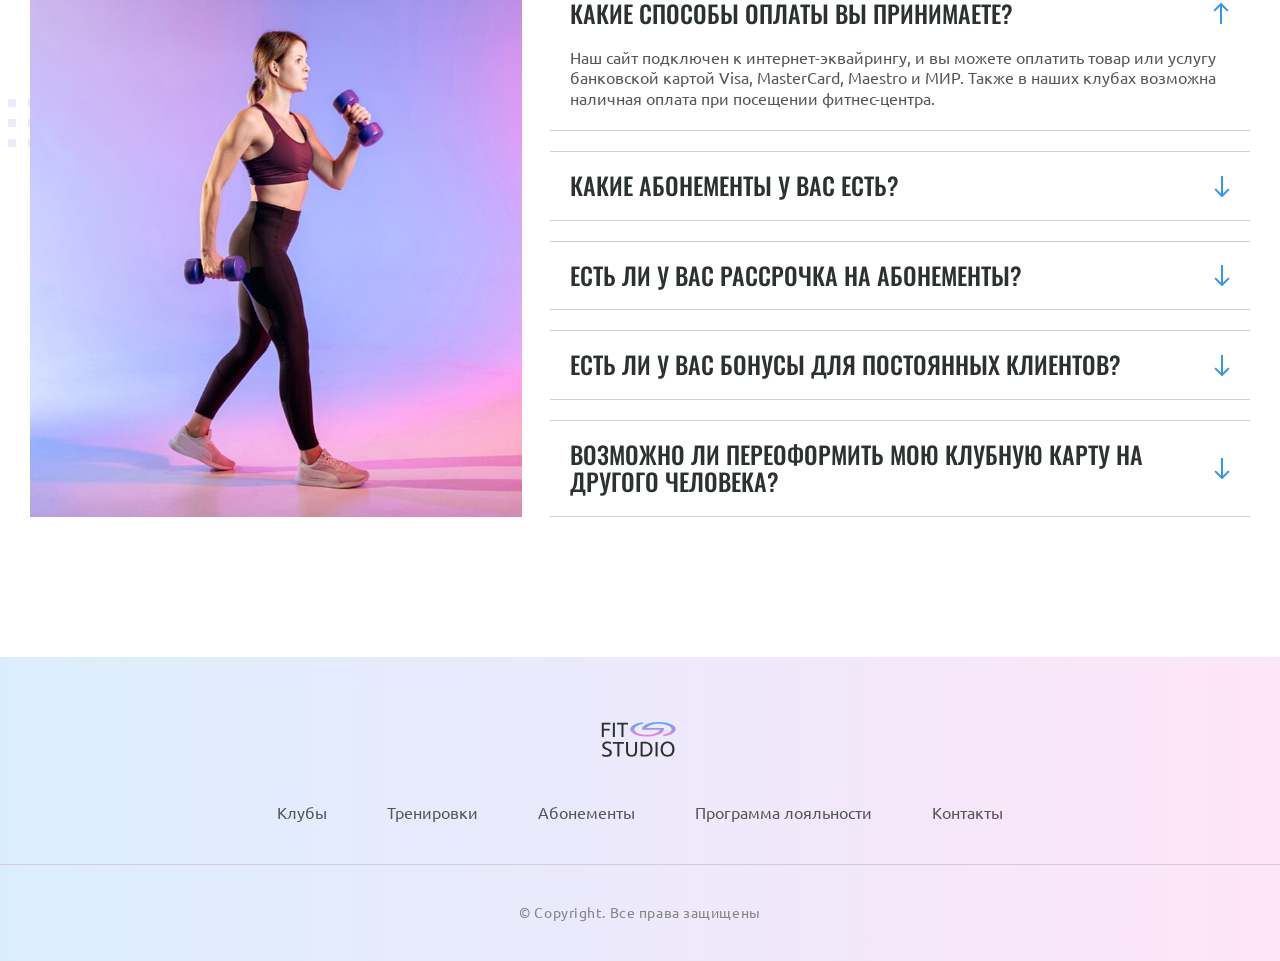
==== commit 48e5b1c0: "Fit-Studio" ====
--- a/FIT-STUDIO/index.html
+++ b/FIT-STUDIO/index.html
@@ -1,5 +1,5 @@
 <!doctype html>
-<html lang="ru" class="home-page">
+<html lang="ru" class="home--page">
 	<head>
 		<meta charset="UTF-8" />
 		<meta name="viewport" content="width=device-width, initial-scale=1.0" />
@@ -20,29 +20,34 @@
 	<body>
 		<header class="header">
 			<div class="container">
-				<div class="header-inner">
-					<a href="article.html">
+				<div class="header__inner">
+					<a class="header__logo" href="article.html">
 						<img src="./images/logo-icon.svg" alt="Логотип Fit Studio" />
 					</a>
-					<div class="phone text-sub">
-						<p>Первое посещение бесплатно</p>
-						<a href="tel:+79282822882">+7 (928) 282-28-82</a>
+					<div class="header__phone text__sub">
+						<p class="header__phone-text">Первое посещение бесплатно</p>
+						<a class="header__phone-link" href="tel:+79282822882"
+							>+7 (928) 282-28-82</a
+						>
 					</div>
 				</div>
 			</div>
 		</header>
 		<section class="hero section decor">
-			<div class="container hero-container">
-				<div class="hero-info">
-					<h1>Подтянутое тело <strong>за месяц</strong> тренировок</h1>
-					<p class="text">
+			<div class="container hero__container">
+				<div class="hero__info">
+					<h1 class="hero__title">
+						Подтянутое тело
+						<strong class="hero__title-accent">за месяц</strong> тренировок
+					</h1>
+					<p class="hero__text text">
 						Программа тренировки включает в себя разнообразные упражнения,
 						направленные на развитие силы и мышечного тонуса.
 					</p>
-					<a href="#" class="button">Посмотреть программу</a>
-				</div>
-				<div class="hero-images">
-					<p class="hero-choose text">Выбери своего тренера</p>
+					<a href="#" class="hero__link button">Посмотреть программу</a>
+				</div>
+				<div class="hero__images">
+					<p class="hero__choose text">Выбери своего тренера</p>
 					<img
 						src="./images/sporty-woman-img.jpg"
 						width="347"
@@ -60,86 +65,90 @@
 		</section>
 		<section class="news section">
 			<div class="container">
-				<h2 class="title-large">последние новости</h2>
-				<div class="news-container">
-					<article class="news-article">
-						<header>
+				<h2 class="title__large">последние новости</h2>
+				<div class="news__container">
+					<article class="news__article">
+						<header class="news__header">
 							<img
 								src="./images/news-1-img.jpg"
 								alt="Велотренажеры"
 								width="284"
 								height="203"
 							/>
-							<div class="news-info">
-								<time class="news-date text-sub" datetime="2024-04-19"
+							<div class="news__info">
+								<time class="news__date text-sub" datetime="2024-04-19"
 									>19.04.2024</time
 								>
-								<h3 class="text">Открытие нового филиала в центре города!</h3>
-							</div>
-						</header>
-						<footer>
-							<a class="news-link" href="article.html">Подробнее</a>
-						</footer>
-					</article>
-					<article class="news-article">
-						<header>
+								<h3 class="hero__title--h3 text">
+									Открытие нового филиала в центре города!
+								</h3>
+							</div>
+						</header>
+						<footer class="news__footer">
+							<a class="news__link" href="article.html">Подробнее</a>
+						</footer>
+					</article>
+					<article class="news__article">
+						<header class="news__header">
 							<img
 								src="./images/news-2-img.jpg"
 								alt="Группа женщин занимается"
 								width="284"
 								height="203"
 							/>
-							<div class="news-info">
-								<time class="news-date text-sub" datetime="2024-04-17"
+							<div class="news__info">
+								<time class="news__date text__sub" datetime="2024-04-17"
 									>17.04.2024</time
 								>
-								<h3 class="text">
+								<h3 class="hero__title--h3 text">
 									Запуск новой программы тренировок для начинающих
 								</h3>
 							</div>
 						</header>
-						<footer>
-							<a class="news-link" href="article.html">Подробнее</a>
-						</footer>
-					</article>
-					<article class="news-article">
-						<header>
+						<footer class="news__footer">
+							<a class="news__link" href="article.html">Подробнее</a>
+						</footer>
+					</article>
+					<article class="news__article">
+						<header class="news__header">
 							<img
 								src="./images/news-3-img.jpg"
 								alt="Две девушки занимаются на велотренажерах "
 								width="284"
 								height="203"
 							/>
-							<div class="news-info">
-								<time class="news-date text-sub" datetime="2024-04-13"
+							<div class="news__info">
+								<time class="news__date text__sub" datetime="2024-04-13"
 									>13.04.2024</time
 								>
-								<h3 class="text">
+								<h3 class="hero__title--h3 text">
 									Специальное предложение для студентов и школьников
 								</h3>
 							</div>
 						</header>
-						<footer>
-							<a class="news-link" href="article.html">Подробнее</a>
-						</footer>
-					</article>
-					<article class="news-article">
-						<header>
+						<footer class="news__footer">
+							<a class="news__link" href="article.html">Подробнее</a>
+						</footer>
+					</article>
+					<article class="news__article">
+						<header class="news__header">
 							<img
 								src="./images/news-4-img.jpg"
 								alt="Девушка на беговой дорожке"
 								width="284"
 								height="203"
 							/>
-							<div class="news-info">
+							<div class="news__info">
 								<time class="news-date text-sub" datetime="2024-04-08"
 									>08.04.2024</time
 								>
-								<h3 class="text">Открыт конкурс на лучший фитнес-челлендж</h3>
-							</div>
-						</header>
-						<footer>
-							<a class="news-link" href="article.html">Подробнее</a>
+								<h3 class="news__title--h3 text">
+									Открыт конкурс на лучший фитнес-челлендж
+								</h3>
+							</div>
+						</header>
+						<footer class="news__footer">
+							<a class="news__link" href="article.html">Подробнее</a>
 						</footer>
 					</article>
 				</div>
@@ -147,64 +156,64 @@
 		</section>
 		<section class="faq section decor">
 			<div class="container">
-				<h2 class="title-large">Вопросы и ответы</h2>
-				<div class="faq-container">
+				<h2 class="faq__title-h2 title__large">Вопросы и ответы</h2>
+				<div class="faq__container">
 					<img
 						src="./images/sporty-woman-2-img.jpg"
 						alt="Спортивная девушка с гантелями"
 						width="492"
 						height="531"
 					/>
-					<div>
-						<details name="faq" open>
-							<summary class="title-medium">
+					<div class="faq">
+						<details name="faq__details faq" open>
+							<summary class="faq__summary title__medium">
 								Какие способы оплаты вы принимаете?
 							</summary>
-							<p class="text">
-								Наш сайт подключен к интернет-эквайрингу, и вы можете оплатить
-								товар или услугу банковской картой Visa, MasterCard, Maestro и
-								МИР. Также в наших клубах возможна наличная оплата при посещении
-								фитнес-центра.
-							</p>
-						</details>
-						<details name="faq">
-							<summary class="title-medium">
+							<p class="faq__text text">
+								Наш сайт подключен к интернет-эквайрингу, и вы можете оплатить
+								товар или услугу банковской картой Visa, MasterCard, Maestro и
+								МИР. Также в наших клубах возможна наличная оплата при посещении
+								фитнес-центра.
+							</p>
+						</details>
+						<details name=" faq__details faq">
+							<summary class="faq__summary title__medium">
 								Какие абонементы у вас есть?
 							</summary>
-							<p class="text">
-								Наш сайт подключен к интернет-эквайрингу, и вы можете оплатить
-								товар или услугу банковской картой Visa, MasterCard, Maestro и
-								МИР. Также в наших клубах возможна наличная оплата при посещении
-								фитнес-центра.
-							</p>
-						</details>
-						<details name="faq">
-							<summary class="title-medium">
+							<p class="faq__text text">
+								Наш сайт подключен к интернет-эквайрингу, и вы можете оплатить
+								товар или услугу банковской картой Visa, MasterCard, Maestro и
+								МИР. Также в наших клубах возможна наличная оплата при посещении
+								фитнес-центра.
+							</p>
+						</details>
+						<details name="faq__details faq">
+							<summary class="faq__summary title__medium">
 								Есть ли у вас рассрочка на абонементы?
 							</summary>
-							<p class="text">
-								Наш сайт подключен к интернет-эквайрингу, и вы можете оплатить
-								товар или услугу банковской картой Visa, MasterCard, Maestro и
-								МИР. Также в наших клубах возможна наличная оплата при посещении
-								фитнес-центра.
-							</p>
-						</details>
-						<details name="faq">
-							<summary class="title-medium">
+							<p class="faq__text text">
+								Наш сайт подключен к интернет-эквайрингу, и вы можете оплатить
+								товар или услугу банковской картой Visa, MasterCard, Maestro и
+								МИР. Также в наших клубах возможна наличная оплата при посещении
+								фитнес-центра.
+							</p>
+						</details>
+						<details name="faq__details faq">
+							<summary class="faq__summary title__medium">
 								Есть ли у вас бонусы для постоянных клиентов?
 							</summary>
-							<p class="text">
-								Наш сайт подключен к интернет-эквайрингу, и вы можете оплатить
-								товар или услугу банковской картой Visa, MasterCard, Maestro и
-								МИР. Также в наших клубах возможна наличная оплата при посещении
-								фитнес-центра.
-							</p>
-						</details>
-						<details name="faq">
-							<summary class="title-medium">
+							<p class="faq__text text">
+								Наш сайт подключен к интернет-эквайрингу, и вы можете оплатить
+								товар или услугу банковской картой Visa, MasterCard, Maestro и
+								МИР. Также в наших клубах возможна наличная оплата при посещении
+								фитнес-центра.
+							</p>
+						</details>
+						<details name="faq__details faq">
+							<summary class="faq__summary title__medium">
 								Возможно ли переоформить мою клубную карту на другого человека?
 							</summary>
-							<p class="text">
+							<p class="faq__text text">
 								Наш сайт подключен к интернет-эквайрингу, и вы можете оплатить
 								товар или услугу банковской картой Visa, MasterCard, Maestro и
 								МИР. Также в наших клубах возможна наличная оплата при посещении
@@ -216,9 +225,9 @@
 			</div>
 		</section>
 		<footer class="footer">
-			<div class="footer-top">
+			<div class="footer__top">
 				<div class="container">
-					<a class="footer-logo" href="article.html">
+					<a class="footer__logo logo" href="article.html">
 						<img
 							src="./images/logo-icon.svg"
 							width="80"
@@ -227,12 +236,12 @@
 						/>
 					</a>
 					<nav class="menu">
-						<ul>
-							<li><a href="#">Клубы</a></li>
-							<li><a href="#">Тренировки</a></li>
-							<li><a href="#">Абонементы</a></li>
-							<li><a href="#">Программа лояльности</a></li>
-							<li><a href="#">Контакты</a></li>
+						<ul class="footer__list">
+							<li><a class="footer__link" href="#">Клубы</a></li>
+							<li><a class="footer__link" href="#">Тренировки</a></li>
+							<li><a class="footer__link" href="#">Абонементы</a></li>
+							<li><a class="footer__link" href="#">Программа лояльности</a></li>
+							<li><a class="footer__link" href="#">Контакты</a></li>
 						</ul>
 					</nav>
 				</div>
--- a/FIT-STUDIO/css/globals.css
+++ b/FIT-STUDIO/css/globals.css
@@ -85,7 +85,7 @@
     margin-bottom: 140px;
 }
 
-.title-large {
+.title__large {
     font-family: "Oswald", sans-serif;
     max-width: 596px;
     font-weight: 600;
@@ -96,7 +96,7 @@
     margin-bottom: 40px;
 }
 
-.title-medium {
+.title__medium {
     font-family: "Oswald", sans-serif;
     font-weight: 500;
     font-size: 24px;
@@ -105,7 +105,7 @@
     color: #2c332f;
 }
 
-.text-sub {
+.text__sub {
     font-family: "Ubuntu", sans-serif;
     font-weight: 300;
     font-size: 14px;
@@ -141,17 +141,17 @@
         max-width: 576px;
     }
 
-    .title-large {
+    .title__large {
         font-size: 40px;
         margin-bottom: 30px;
     }
 
-    .home-page .title-large {
+    .home--page .title__large {
         max-width: inherit;
         text-align: center;
     }
 
-    .title-medium {
+    .title__medium {
         font-size: 22px;
     }
 }
@@ -161,11 +161,11 @@
         margin-bottom: 80px;
     }
 
-    .title-large {
+    .title__large {
         font-size: 34px;
     }
 
-    .title-medium {
+    .title__medium {
         font-size: 18px;
     }
 }
--- a/FIT-STUDIO/css/header.css
+++ b/FIT-STUDIO/css/header.css
@@ -1,4 +1,4 @@
-.header-inner {
+.header__inner {
     display: -webkit-box;
     display: -ms-flexbox;
     display: flex;
@@ -14,15 +14,15 @@
     border-bottom: 1px solid #d3cbd9;
 }
 
-.phone {
+.header__phone {
     text-align: right;
 }
 
-.phone p {
+.header__phone p {
     margin-bottom: 8px;
 }
 
-.phone a {
+.header__phone a {
     font-weight: 500;
     font-size: 18px;
     color: #2c332f;
--- a/FIT-STUDIO/css/index.css
+++ b/FIT-STUDIO/css/index.css
@@ -9,7 +9,7 @@
     width: 100%;
 }
 
-.hero-container {
+.hero__container {
     display: -webkit-box;
     display: -ms-flexbox;
     display: flex;
@@ -31,23 +31,23 @@
     color: #3596ed;
 }
 
-.hero-info {
+.hero__info {
     max-width: 492px;
 }
 
-.hero-info .text {
+.hero__info .text {
     max-width: 440px;
     margin-bottom: 140px;
 }
 
-.hero-images {
+.hero__images {
     position: relative;
     display: -webkit-box;
     display: -ms-flexbox;
     display: flex;
 }
 
-.hero-choose {
+.hero__choose {
     position: absolute;
     top: 40px;
     left: 50%;
@@ -62,14 +62,14 @@
 }
 
 
-.news-container {
+.news__container {
     display: -webkit-box;
     display: -ms-flexbox;
     display: flex;
     gap: 20px;
 }
 
-.news-article {
+.news__article {
     display: -webkit-box;
     display: -ms-flexbox;
     display: flex;
@@ -86,27 +86,27 @@
     overflow: hidden;
 }
 
-.news-article img {
+.news__article img {
     display: block;
 }
 
-.news-info {
+.news__info {
     padding: 20px 20px 0;
     margin-bottom: 12px;
 }
 
 
-.news-date {
+.news__date {
     display: inline-block;
     margin-bottom: 8px;
 }
 
-.news-article footer {
+.news__article footer {
     padding: 0 20px 20px;
     margin-top: auto;
 }
 
-.news-link {
+.news__link {
     display: -webkit-inline-box;
     display: -ms-inline-flexbox;
     display: inline-flex;
@@ -120,7 +120,7 @@
     color: #3596ed;
 }
 
-.news-link::after {
+.news__link::after {
     content: "";
     display: inline-block;
     width: 22px;
@@ -132,7 +132,7 @@
     transition: transform 0.2s, -webkit-transform 0.2s;
 }
 
-.news-link:hover::after {
+.news__link:hover::after {
     -webkit-transform: translateX(4px);
         -ms-transform: translateX(4px);
             transform: translateX(4px);
@@ -146,7 +146,7 @@
     top: 215px;
 }
 
-.faq-container {
+.faq__container {
     display: -webkit-box;
     display: -ms-flexbox;
     display: flex;
@@ -203,7 +203,7 @@
 }
 
 @media (width <= 1440px) {
-    .hero-images img {
+    .hero__images img {
         width: 50%;
     }
 }
@@ -213,7 +213,7 @@
         display: none;
     }
 
-    .hero-container {
+    .hero__container {
         -webkit-box-orient: vertical;
         -webkit-box-direction: normal;
             -ms-flex-direction: column;
@@ -223,7 +223,7 @@
                 align-items: center;
     }
 
-    .hero-info {
+    .hero__info {
         text-align: center;
     }
 
@@ -232,12 +232,12 @@
         font-size: 52px;
     }
 
-    .hero-info .text {
+    .hero__info .text {
         max-width: inherit;
         margin-bottom: 30px;
     }
 
-    .news-container {
+    .news__container {
         -ms-flex-wrap: wrap;
             flex-wrap: wrap;
         -webkit-box-pack: center;
@@ -246,13 +246,13 @@
         gap: 20px;
     }
 
-    .news-article {
+    .news__article {
         -ms-flex-preferred-size: 50%;
             flex-basis: 50%;
         max-width: 350px;
     }
 
-    .news-article img {
+    .news__article img {
         width: 100%;
     }
 
@@ -260,7 +260,7 @@
         display: none;
     }
 
-    .faq-container {
+    .faq__container {
         -webkit-box-orient: vertical;
         -webkit-box-direction: reverse;
             -ms-flex-direction: column-reverse;
@@ -276,7 +276,7 @@
         font-size: 50px;
     }
 
-    .news-article {
+    .news__article {
         -ms-flex-preferred-size: 50%;
             flex-basis: 50%;
         max-width: 400px;
@@ -288,7 +288,7 @@
         padding-top: 60px;
     }
 
-    .hero-info {
+    .hero__info {
         max-width: 410px;
     }
 
@@ -296,7 +296,7 @@
         font-size: 42px;
     }
 
-    .hero-choose {
+    .hero__choose {
         max-width: 125px;
         padding: 10px;
         font-size: 14px;
--- a/FIT-STUDIO/css/footer.css
+++ b/FIT-STUDIO/css/footer.css
@@ -6,13 +6,13 @@
     text-align: center;
 }
 
-.footer-top {
+.footer__top {
     padding-bottom: 40px;
     margin-bottom: 40px;
     border-bottom: 1px solid #d3cbd9;
 }
 
-.footer-logo {
+.footer__logo {
     display: inline-block;
     margin-bottom: 40px;
 }
